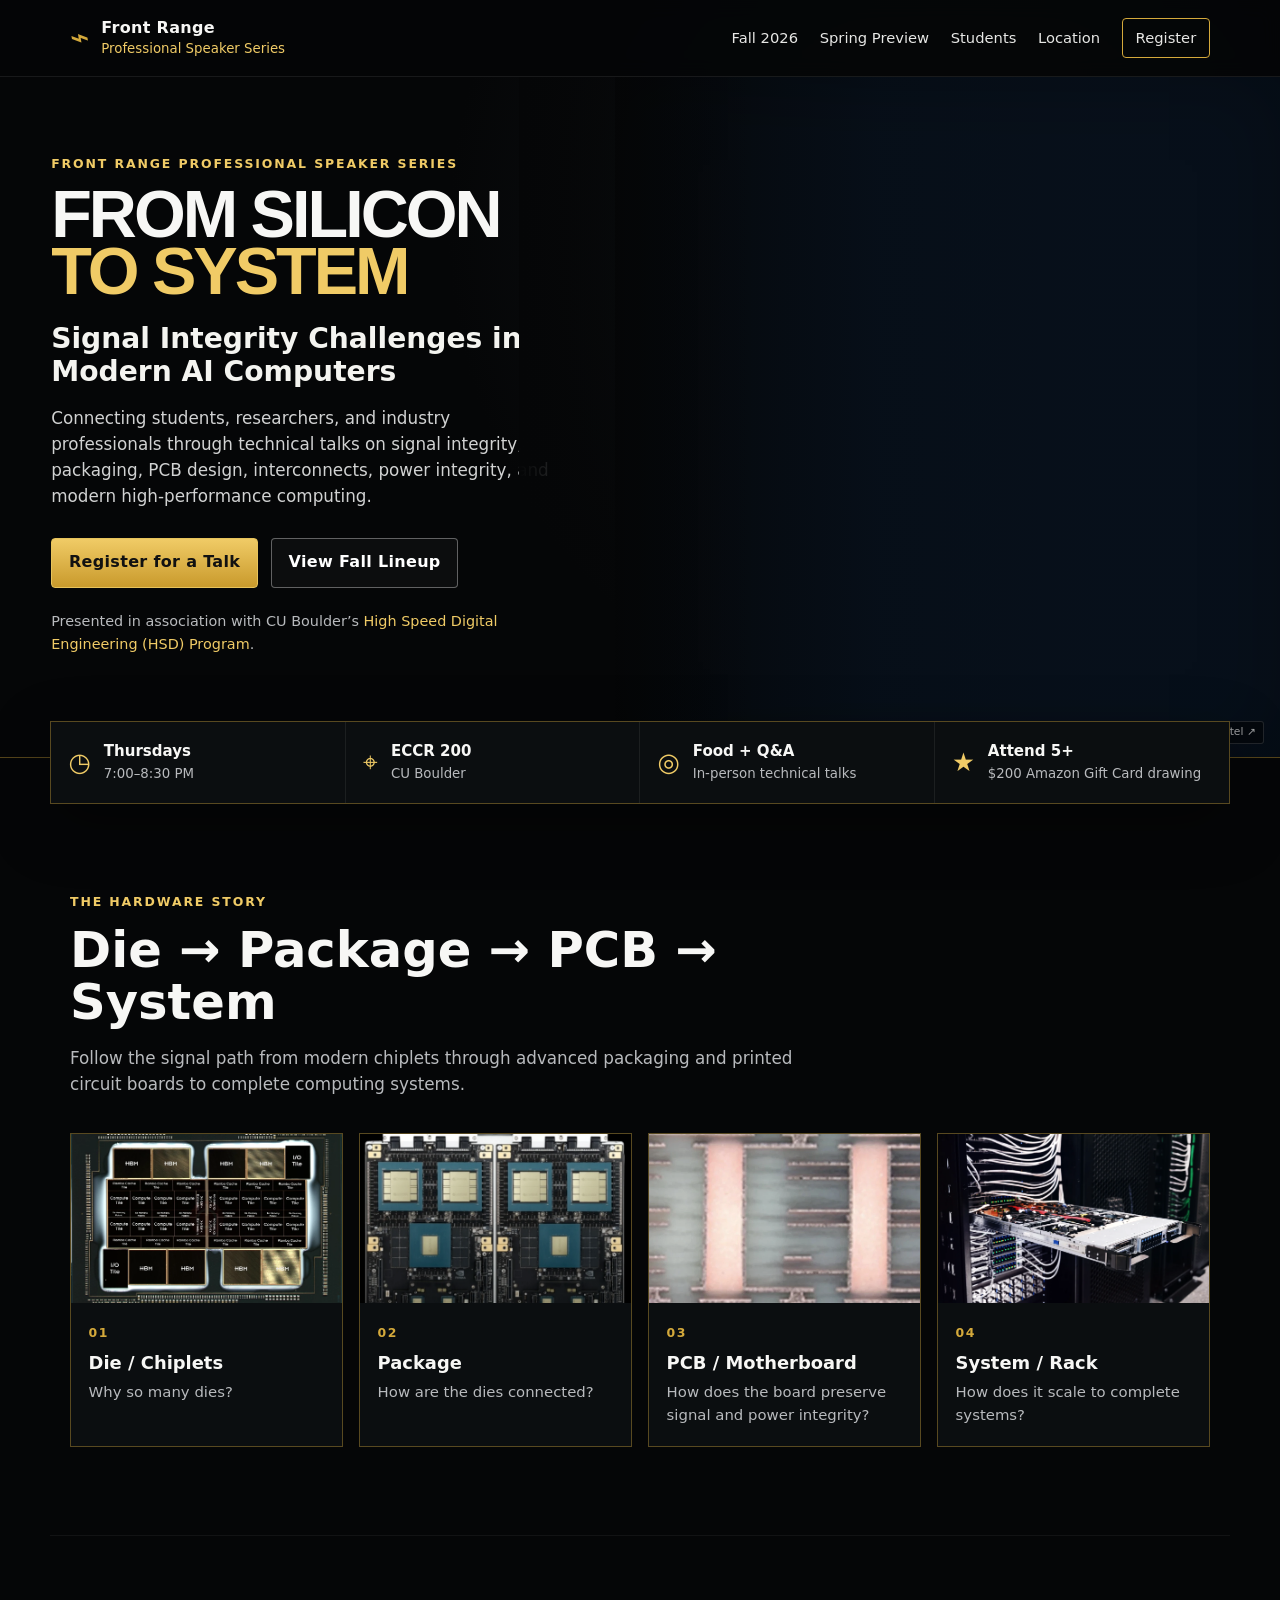
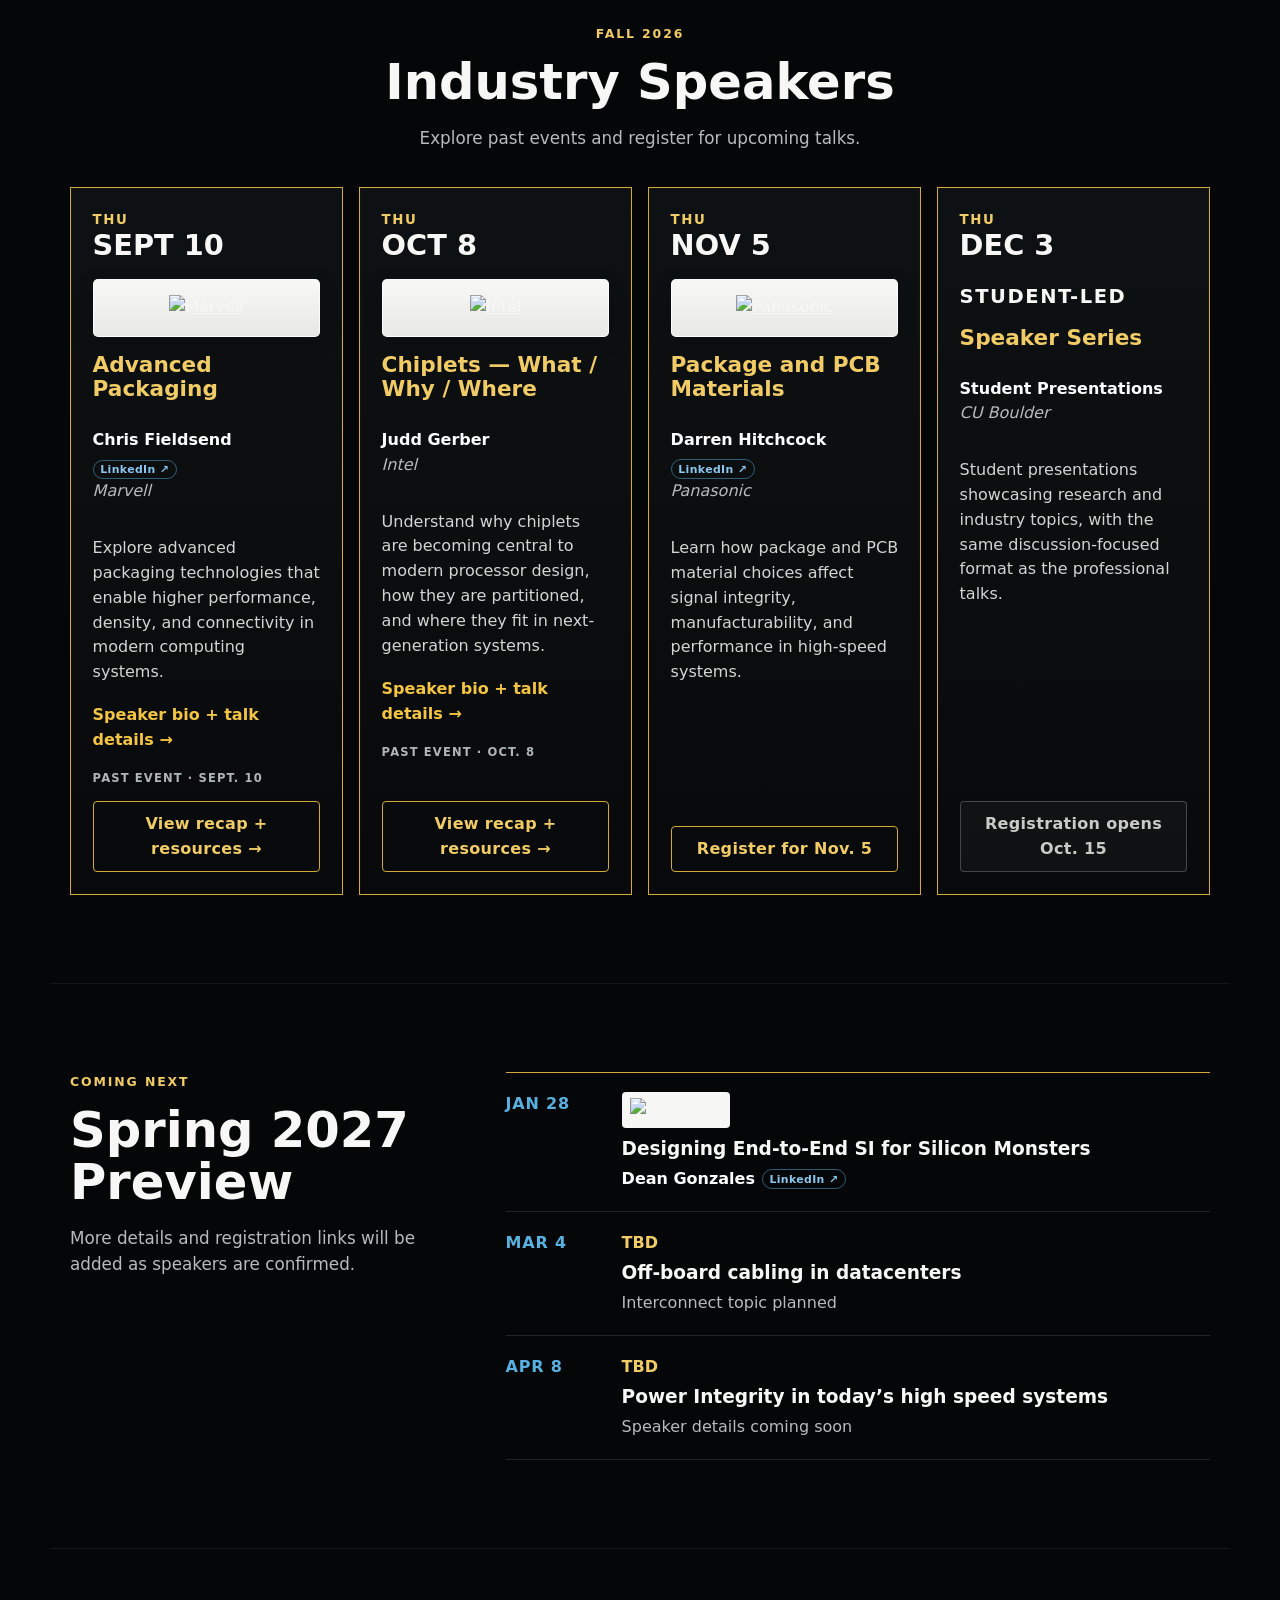
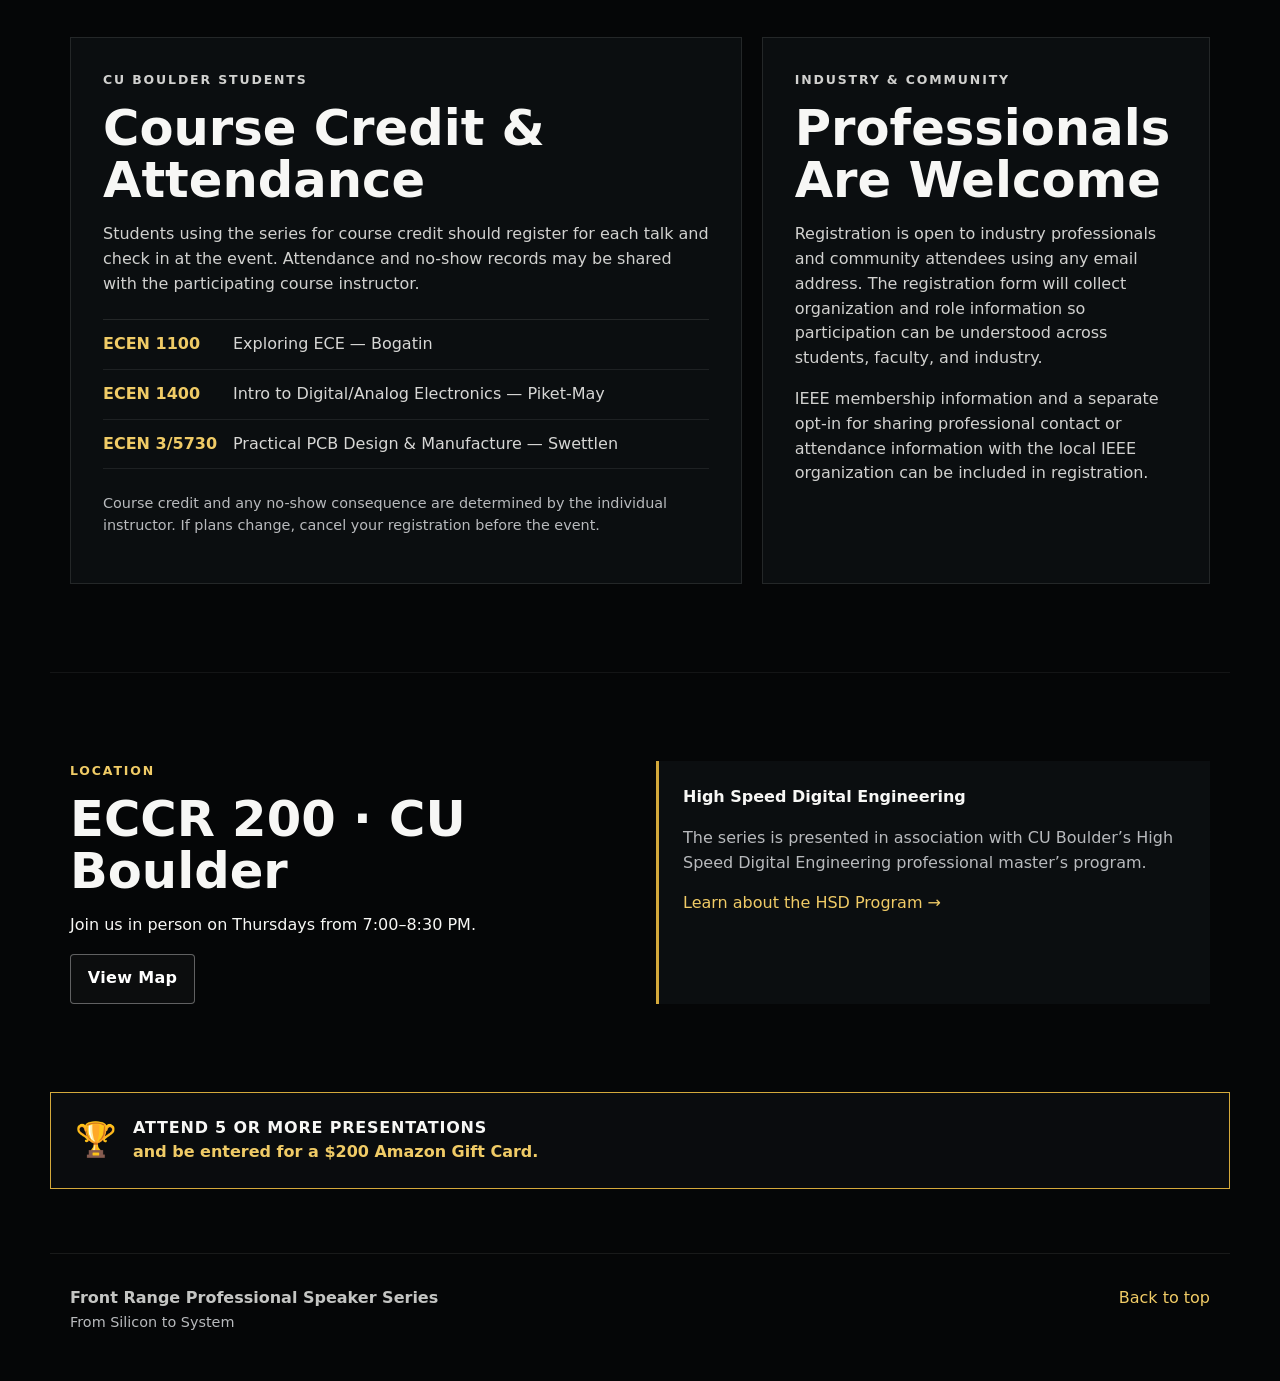
==== index.html @ 31fbf920 "Add files via upload" ====
<!doctype html>
<html lang="en">
<head>
  <meta charset="utf-8" />
  <meta name="viewport" content="width=device-width, initial-scale=1" />
  <meta name="description" content="Front Range Professional Speaker Series — Signal Integrity Challenges in Modern AI Computers." />
  <title>Front Range Professional Speaker Series</title>
  <link rel="stylesheet" href="styles.css" />
  <style>
    /* Keep completed-event cards visually aligned even when talk titles wrap differently. */
    @media (min-width: 621px) {
      .speaker-card.archive-card h3 { min-height: 3.05rem; }
    }
    .card-detail-link { margin:.15rem 0 .85rem; }
    .card-detail-link a { color:#f4c542; font-weight:700; text-decoration:none; }
    .card-detail-link a:hover { text-decoration:underline; }
  </style>
</head>
<body>
  <header class="site-header" id="top">
    <div class="nav-shell">
      <a class="brand" href="#top" aria-label="Front Range Professional Speaker Series home">
        <span class="brand-mark" aria-hidden="true">⌁</span>
        <span><strong>Front Range</strong><small>Professional Speaker Series</small></span>
      </a>
      <button class="menu-toggle" aria-expanded="false" aria-controls="site-nav">Menu</button>
      <nav id="site-nav" class="site-nav" aria-label="Primary navigation">
        <a href="#fall">Fall 2026</a>
        <a href="#spring">Spring Preview</a>
        <a href="#students">Students</a>
        <a href="#location">Location</a>
        <a class="nav-cta" href="#fall">Register</a>
      </nav>
    </div>
  </header>

  <main>
    <section class="hero">
      <div class="hero-copy">
        <p class="eyebrow">Front Range Professional Speaker Series</p>
        <h1>FROM SILICON<br><span>TO SYSTEM</span></h1>
        <h2>Signal Integrity Challenges in Modern AI Computers</h2>
        <p class="lede">Connecting students, researchers, and industry professionals through technical talks on signal integrity, packaging, PCB design, interconnects, power integrity, and modern high-performance computing.</p>
        <div class="hero-actions">
          <a class="button button-primary" href="#fall">Register for a Talk</a>
          <a class="button button-secondary" href="#fall">View Fall Lineup</a>
        </div>
        <p class="association">Presented in association with CU Boulder’s <a class="js-hsd-link" href="#">High Speed Digital Engineering (HSD) Program</a>.</p>
      </div>
      <div class="hero-art" role="img" aria-label="Intel Xeon CPU Max Series multi-tile processor package with in-package HBM"><a class="hero-image-credit" href="https://www.intel.com/content/www/us/en/products/details/processors/xeon/max-series.html" target="_blank" rel="noopener noreferrer">Intel Xeon CPU Max Series package image · Intel ↗</a></div>
    </section>

    <section class="quick-facts" aria-label="Series details">
      <div><span class="fact-icon">◷</span><strong>Thursdays</strong><small>7:00–8:30 PM</small></div>
      <div><span class="fact-icon">⌖</span><strong>ECCR 200</strong><small>CU Boulder</small></div>
      <div><span class="fact-icon">◎</span><strong>Food + Q&amp;A</strong><small>In-person technical talks</small></div>
      <div><span class="fact-icon">★</span><strong>Attend 5+</strong><small>$200 Amazon Gift Card drawing</small></div>
    </section>

    <section class="section story" id="story">
      <div class="section-heading">
        <p class="eyebrow">The hardware story</p>
        <h2>Die → Package → PCB → System</h2>
        <p>Follow the signal path from modern chiplets through advanced packaging and printed circuit boards to complete computing systems.</p>
      </div>
      <div class="flow-grid">
        <article class="flow-card">
          <img src="assets/stage-chip-v2.webp" alt="Intel Ponte Vecchio multi-tile processor package with HBM and compute tiles" />
          <div><span>01</span><h3>Die / Chiplets</h3><p>Why so many dies?</p></div>
        </article>
        <article class="flow-card">
          <img src="assets/stage-package-v2.webp" alt="NVIDIA NV200 multi-chip compute hardware" />
          <div><span>02</span><h3>Package</h3><p>How are the dies connected?</p></div>
        </article>
        <article class="flow-card">
          <img src="assets/stage-pcb-v2.webp" alt="PCB cross-section showing copper features through the board stackup" />
          <div><span>03</span><h3>PCB / Motherboard</h3><p>How does the board preserve signal and power integrity?</p></div>
        </article>
        <article class="flow-card">
          <img src="assets/stage-rack-v2.webp" alt="Large high-performance computing rack" />
          <div><span>04</span><h3>System / Rack</h3><p>How does it scale to complete systems?</p></div>
        </article>
      </div>
    </section>

    <section class="section speakers" id="fall">
      <div class="section-heading centered">
        <p class="eyebrow">Fall 2026</p>
        <h2>Industry Speakers</h2>
        <p>Explore past events and register for upcoming talks.</p>
      </div>
      <div class="speaker-grid">
        <article class="speaker-card archive-card">
          <div class="date"><small>THU</small><strong>SEPT 10</strong></div>
          <a class="company-logo-wrap" href="https://www.marvell.com/" target="_blank" rel="noopener noreferrer" aria-label="Marvell website">
            <img class="company-logo logo-marvell" src="https://upload.wikimedia.org/wikipedia/commons/8/83/Marvell_Logo.svg" alt="Marvell" />
          </a>
          <h3><a href="chris-fieldsend.html" style="color:inherit;text-decoration:none;">Advanced Packaging</a></h3>
          <p class="speaker-name"><a class="speaker-profile" href="https://www.linkedin.com/in/chris-fieldsend-2b78997/" target="_blank" rel="noopener noreferrer">Chris Fieldsend <span class="profile-badge">LinkedIn ↗</span></a><span>Marvell</span></p>
          <p>Explore advanced packaging technologies that enable higher performance, density, and connectivity in modern computing systems.</p>
          <p class="card-detail-link"><a href="chris-fieldsend.html">Speaker bio + talk details →</a></p>
          <p class="event-status">PAST EVENT · SEPT. 10</p>
          <a class="button button-card recap-button" href="chris-fieldsend.html#photos">View recap + resources →</a>
        </article>

        <article class="speaker-card archive-card">
          <div class="date"><small>THU</small><strong>OCT 8</strong></div>
          <a class="company-logo-wrap" href="https://www.intel.com/" target="_blank" rel="noopener noreferrer" aria-label="Intel website">
            <img class="company-logo logo-intel" src="https://upload.wikimedia.org/wikipedia/commons/6/6a/Intel_logo_%282020%2C_dark_blue%29.svg" alt="Intel" />
          </a>
          <h3><a href="judd-gerber.html" style="color:inherit;text-decoration:none;">Chiplets — What / Why / Where</a></h3>
          <p class="speaker-name">Judd Gerber <span>Intel</span></p>
          <p>Understand why chiplets are becoming central to modern processor design, how they are partitioned, and where they fit in next-generation systems.</p>
          <p class="card-detail-link"><a href="judd-gerber.html">Speaker bio + talk details →</a></p>
          <p class="event-status">PAST EVENT · OCT. 8</p>
          <a class="button button-card recap-button" href="judd-gerber.html#photos">View recap + resources →</a>
        </article>

        <article class="speaker-card">
          <div class="date"><small>THU</small><strong>NOV 5</strong></div>
          <a class="company-logo-wrap" href="https://na.industrial.panasonic.com/" target="_blank" rel="noopener noreferrer" aria-label="Panasonic Industry website">
            <img class="company-logo logo-panasonic" src="https://upload.wikimedia.org/wikipedia/commons/9/95/Panasonic_logo.svg" alt="Panasonic" />
          </a>
          <h3>Package and PCB Materials</h3>
          <p class="speaker-name"><a class="speaker-profile" href="https://www.linkedin.com/in/darrenhitchcock/" target="_blank" rel="noopener noreferrer">Darren Hitchcock <span class="profile-badge">LinkedIn ↗</span></a><span>Panasonic</span></p>
          <p>Learn how package and PCB material choices affect signal integrity, manufacturability, and performance in high-speed systems.</p>
          <a class="button button-card js-event-register" data-event="panasonic" href="#fall">Register for Nov. 5</a>
        </article>

        <article class="speaker-card student-card">
          <div class="date"><small>THU</small><strong>DEC 3</strong></div>
          <div class="company">STUDENT-LED</div>
          <h3>Speaker Series</h3>
          <p class="speaker-name">Student Presentations <span>CU Boulder</span></p>
          <p>Student presentations showcasing research and industry topics, with the same discussion-focused format as the professional talks.</p>
          <span class="button button-card registration-pending" aria-label="Student-led event registration opens October 15">Registration opens Oct. 15</span>
        </article>
      </div>
    </section>

    <section class="section spring" id="spring">
      <div class="section-heading">
        <p class="eyebrow">Coming next</p>
        <h2>Spring 2027 Preview</h2>
        <p>More details and registration links will be added as speakers are confirmed.</p>
      </div>
      <div class="spring-list">
        <article class="spring-feature"><time datetime="2027-01-28">JAN 28</time><div>
          <a class="spring-company-logo" href="https://www.amd.com/" target="_blank" rel="noopener noreferrer" aria-label="AMD website"><img src="https://upload.wikimedia.org/wikipedia/commons/7/7c/AMD_Logo.svg" alt="AMD" /></a>
          <h3>Designing End-to-End SI for Silicon Monsters</h3>
          <p><a class="speaker-profile inline-profile" href="https://www.linkedin.com/in/deangonzales/" target="_blank" rel="noopener noreferrer">Dean Gonzales <span class="profile-badge">LinkedIn ↗</span></a></p>
        </div></article>
        <article><time datetime="2027-03-04">MAR 4</time><div><strong>TBD</strong><h3>Off-board cabling in datacenters</h3><p>Interconnect topic planned</p></div></article>
        <article><time datetime="2027-04-08">APR 8</time><div><strong>TBD</strong><h3>Power Integrity in today’s high speed systems</h3><p>Speaker details coming soon</p></div></article>
      </div>
    </section>

    <section class="section audience" id="students">
      <div class="audience-grid">
        <article>
          <p class="eyebrow">CU Boulder students</p>
          <h2>Course Credit &amp; Attendance</h2>
          <p>Students using the series for course credit should register for each talk and check in at the event. Attendance and no-show records may be shared with the participating course instructor.</p>
          <ul class="course-list">
            <li><strong>ECEN 1100</strong><span>Exploring ECE — Bogatin</span></li>
            <li><strong>ECEN 1400</strong><span>Intro to Digital/Analog Electronics — Piket-May</span></li>
            <li><strong>ECEN 3/5730</strong><span>Practical PCB Design &amp; Manufacture — Swettlen</span></li>
          </ul>
          <p class="fine-print">Course credit and any no-show consequence are determined by the individual instructor. If plans change, cancel your registration before the event.</p>
        </article>
        <article>
          <p class="eyebrow">Industry &amp; community</p>
          <h2>Professionals Are Welcome</h2>
          <p>Registration is open to industry professionals and community attendees using any email address. The registration form will collect organization and role information so participation can be understood across students, faculty, and industry.</p>
          <p>IEEE membership information and a separate opt-in for sharing professional contact or attendance information with the local IEEE organization can be included in registration.</p>
        </article>
      </div>
    </section>

    <section class="section location" id="location">
      <div>
        <p class="eyebrow">Location</p>
        <h2>ECCR 200 · CU Boulder</h2>
        <p>Join us in person on Thursdays from 7:00–8:30 PM.</p>
        <a class="button button-secondary js-map-link" href="#" target="_blank" rel="noopener">View Map</a>
      </div>
      <div class="location-note">
        <strong>High Speed Digital Engineering</strong>
        <p>The series is presented in association with CU Boulder’s High Speed Digital Engineering professional master’s program.</p>
        <a class="text-link js-hsd-link" href="#" target="_blank" rel="noopener">Learn about the HSD Program →</a>
      </div>
    </section>

    <section class="incentive" aria-label="Attendance incentive">
      <span class="trophy" aria-hidden="true">🏆</span>
      <div><strong>Attend 5 or more presentations</strong><span>and be entered for a $200 Amazon Gift Card.</span></div>
    </section>
  </main>

  <footer>
    <div><strong>Front Range Professional Speaker Series</strong><span>From Silicon to System</span></div>
    <div class="footer-links"><a href="#top">Back to top</a></div>
  </footer>

  <script src="site-config.js"></script>
  <script src="script.js"></script>
</body>
</html>
---- styles.css ----
:root {
  --bg: #050607;
  --panel: #0b0e10;
  --panel-2: #101417;
  --text: #f7f7f5;
  --muted: #b8babd;
  --gold: #d4a93b;
  --gold-2: #f0cb66;
  --line: rgba(212, 169, 59, 0.38);
  --blue: #4ea6d8;
  --max: 1180px;
}
* { box-sizing: border-box; }
html { scroll-behavior: smooth; }
body {
  margin: 0;
  background: radial-gradient(circle at 75% 5%, #13181c 0, var(--bg) 32rem), var(--bg);
  color: var(--text);
  font-family: Inter, ui-sans-serif, system-ui, -apple-system, BlinkMacSystemFont, "Segoe UI", sans-serif;
  line-height: 1.55;
}
a { color: inherit; }
img { width: 100%; display: block; }
.site-header {
  position: sticky; top: 0; z-index: 50;
  background: rgba(5,6,7,.92); backdrop-filter: blur(10px);
  border-bottom: 1px solid rgba(255,255,255,.08);
}
.nav-shell { max-width: var(--max); margin: auto; padding: .82rem 1.25rem; display:flex; align-items:center; justify-content:space-between; gap:1.2rem; }
.brand { display:flex; align-items:center; gap:.75rem; text-decoration:none; min-width:250px; }
.brand-mark { color:var(--gold); font-size:2rem; transform:rotate(-10deg); }
.brand strong { display:block; font-size:1rem; letter-spacing:.02em; }
.brand small { display:block; color:var(--gold-2); margin-top:-.15rem; }
.site-nav { display:flex; gap:1.35rem; align-items:center; }
.site-nav a { color:#e7e7e5; text-decoration:none; font-size:.92rem; }
.site-nav a:hover { color:var(--gold-2); }
.nav-cta { border:1px solid var(--gold); padding:.48rem .8rem; border-radius:4px; }
.menu-toggle { display:none; background:none; color:white; border:1px solid #555; border-radius:4px; padding:.45rem .7rem; }
.hero { min-height:680px; display:grid; grid-template-columns:minmax(0, 1fr) minmax(0, 1.08fr); width:100%; max-width:1400px; margin:0 auto; border-bottom:1px solid var(--line); overflow:hidden; }
.hero-copy { padding:clamp(4.5rem,6vw,6.7rem) clamp(2rem,4vw,4.5rem) 4rem; position:relative; z-index:2; }
.hero-copy::after { content:""; position:absolute; inset:0 -9rem 0 auto; width:15rem; background:linear-gradient(90deg,var(--bg),transparent); pointer-events:none; }
.hero-art {
  min-height:680px;
  position:relative;
  background-color:#07101b;
  background-image:
    linear-gradient(90deg,rgba(5,6,7,.96) 0%,rgba(5,6,7,.58) 16%,rgba(5,6,7,.12) 40%,rgba(5,6,7,.03) 72%),
    url('https://intelcorp.scene7.com/is/image/intelcorp/newsroom-intel-xeon-cpu-max-series-processor-glow%3A1080-1080?dpr=off&fmt=png8-alpha&ts=1777585384215');
  background-size:cover;
  background-position:center;
  box-shadow:inset 0 0 80px rgba(0,0,0,.28);
}
.hero-image-credit {
  position:absolute;
  right:1rem;
  bottom:.8rem;
  color:rgba(255,255,255,.62);
  background:rgba(5,6,7,.58);
  border:1px solid rgba(255,255,255,.12);
  border-radius:3px;
  padding:.25rem .45rem;
  font-size:.67rem;
  line-height:1.2;
  text-decoration:none;
  backdrop-filter:blur(4px);
}
.hero-image-credit:hover { color:var(--gold-2); border-color:var(--line); }
.eyebrow { color:var(--gold-2); text-transform:uppercase; letter-spacing:.15em; font-weight:800; font-size:.78rem; margin:0 0 .8rem; }
.hero h1 { margin:.25rem 0; font-family:"Arial Narrow","Helvetica Neue",Arial,sans-serif; font-stretch:condensed; font-size:clamp(3.8rem,5.2vw,5.8rem); line-height:.86; letter-spacing:-.045em; }
.hero h1 span { color:var(--gold-2); }
.hero h2 { font-size:clamp(1.35rem,2.2vw,2rem); line-height:1.18; max-width:650px; margin:1.35rem 0 1rem; color:#f4f4f0; }
.lede { color:#d1d2d2; max-width:630px; font-size:1.05rem; }
.association { color:var(--muted); font-size:.9rem; margin-top:1.4rem; }
.association a, .text-link { color:var(--gold-2); text-decoration:none; }
.hero-actions { display:flex; flex-wrap:wrap; gap:.8rem; margin-top:1.8rem; }
.button { display:inline-flex; align-items:center; justify-content:center; min-height:44px; padding:.72rem 1.05rem; border-radius:4px; font-weight:800; letter-spacing:.02em; text-decoration:none; transition:.16s ease; }
.button-primary { color:#111; background:linear-gradient(180deg,var(--gold-2),#c99a2c); border:1px solid #e7c35b; }
.button-primary:hover { transform:translateY(-1px); filter:brightness(1.06); }
.button-secondary { color:white; border:1px solid rgba(255,255,255,.35); background:rgba(255,255,255,.03); }
.button-secondary:hover { border-color:var(--gold); color:var(--gold-2); }
.quick-facts { max-width:var(--max); margin:-2.3rem auto 0; position:relative; z-index:5; display:grid; grid-template-columns:repeat(4,1fr); background:#0b0e10; border:1px solid var(--line); box-shadow:0 20px 60px rgba(0,0,0,.35); }
.quick-facts > div { padding:1.15rem 1.1rem; display:grid; grid-template-columns:auto 1fr; column-gap:.8rem; align-items:center; border-right:1px solid rgba(255,255,255,.07); }
.quick-facts > div:last-child { border-right:0; }
.fact-icon { grid-row:1/3; color:var(--gold-2); font-size:1.6rem; }
.quick-facts strong { font-size:.94rem; }
.quick-facts small { color:var(--muted); }
.section { max-width:var(--max); margin:0 auto; padding:5.5rem 1.25rem; }
.section-heading { max-width:760px; margin-bottom:2.25rem; }
.section-heading.centered { text-align:center; margin-left:auto; margin-right:auto; }
.section-heading h2, .audience h2, .location h2 { font-size:clamp(2rem,4vw,3.1rem); margin:.1rem 0 .6rem; line-height:1.05; }
.section-heading p:not(.eyebrow) { color:var(--muted); font-size:1.05rem; }
.flow-grid { display:grid; grid-template-columns:repeat(4,1fr); gap:1rem; }
.flow-card { background:var(--panel); border:1px solid var(--line); overflow:hidden; }
.flow-card img { aspect-ratio: 16 / 10; object-fit:cover; filter:saturate(.78) contrast(1.05); }
.flow-card div { padding:1.05rem 1.1rem 1.2rem; }
.flow-card span { color:var(--gold); font-weight:800; font-size:.78rem; letter-spacing:.12em; }
.flow-card h3 { margin:.25rem 0 .25rem; font-size:1.12rem; }
.flow-card p { color:var(--muted); margin:0; font-size:.93rem; }
.speakers { border-top:1px solid rgba(255,255,255,.05); }
.speaker-grid { display:grid; grid-template-columns:repeat(4,1fr); gap:1rem; }
.speaker-card { display:flex; flex-direction:column; min-height:470px; padding:1.35rem; border:1px solid var(--gold); background:linear-gradient(180deg,#0e1113,#08090a); box-shadow:inset 0 0 0 1px rgba(255,255,255,.015); }
.date { display:flex; flex-direction:column; margin-bottom:1rem; }
.date small { color:var(--gold-2); font-weight:800; letter-spacing:.12em; }
.date strong { font-size:1.8rem; line-height:1.05; }
.company { font-weight:900; letter-spacing:.08em; font-size:1.22rem; margin:.35rem 0 .7rem; }
.company-logo-wrap { display:flex; align-items:center; justify-content:center; height:58px; margin:.15rem 0 .85rem; padding:.55rem .85rem; border-radius:5px; background:linear-gradient(180deg,#f8f8f6,#e8e9e7); border:1px solid rgba(255,255,255,.75); box-shadow:0 5px 18px rgba(0,0,0,.22); }
.company-logo-wrap:hover { transform:translateY(-1px); box-shadow:0 8px 24px rgba(0,0,0,.3); }
.company-logo { display:block; max-width:100%; max-height:38px; width:auto; height:auto; }
.logo-marvell { max-height:34px; }
.logo-intel { max-height:40px; }
.logo-panasonic { max-height:30px; }
.speaker-profile { color:white; text-decoration:none; display:inline-flex; align-items:center; flex-wrap:wrap; gap:.42rem; }
.speaker-profile:hover { color:var(--gold-2); }
.profile-badge { display:inline-block!important; color:#8ac7ee!important; font-size:.68rem; font-style:normal!important; font-weight:800!important; letter-spacing:.035em; border:1px solid rgba(88,176,224,.5); border-radius:999px; padding:.15rem .42rem; line-height:1.2; }
.inline-profile { font-weight:700; }
.spring-company-logo { display:inline-flex; align-items:center; justify-content:center; width:108px; height:36px; background:#f7f7f5; border-radius:4px; padding:.38rem .55rem; margin-bottom:.25rem; }
.spring-company-logo img { max-width:100%; max-height:24px; display:block; }
.speaker-card h3 { color:var(--gold-2); margin:.15rem 0 .65rem; line-height:1.13; font-size:1.35rem; }
.speaker-card p { color:#d4d4d2; }
.speaker-name { color:white!important; font-weight:700; }
.speaker-name span { display:block; color:var(--muted); font-weight:400; font-style:italic; }
.button-card { margin-top:auto; border:1px solid var(--gold); color:var(--gold-2); padding:.6rem .7rem; }
.button-card:hover { background:rgba(212,169,59,.1); }
.registration-pending {
  color:#c9c9c6;
  border-color:rgba(255,255,255,.22);
  background:rgba(255,255,255,.035);
  cursor:default;
  text-align:center;
  font-weight:700;
}
.registration-pending:hover { background:rgba(255,255,255,.035); }

.event-status {
  margin:.25rem 0 .8rem!important;
  color:#aeb5b8!important;
  font-size:.72rem;
  font-weight:800;
  letter-spacing:.10em;
  text-transform:uppercase;
}
.recap-button { text-align:center; }
.spring { display:grid; grid-template-columns:34% 1fr; gap:3rem; border-top:1px solid rgba(255,255,255,.06); }
.spring-list { border-top:1px solid var(--gold); }
.spring-list article { display:grid; grid-template-columns:100px 1fr; gap:1rem; padding:1.2rem 0; border-bottom:1px solid rgba(255,255,255,.12); }
.spring-list time { color:#58b0e0; font-weight:900; letter-spacing:.05em; }
.spring-list strong { color:var(--gold-2); }
.spring-list h3 { margin:.2rem 0; font-size:1.16rem; }
.spring-list p { color:var(--muted); margin:0; }
.audience { border-top:1px solid rgba(255,255,255,.06); }
.audience-grid { display:grid; grid-template-columns:1.2fr .8fr; gap:1.2rem; }
.audience article { background:var(--panel); border:1px solid rgba(255,255,255,.1); padding:2rem; }
.audience p { color:#d1d1cf; }
.course-list { list-style:none; padding:0; margin:1.4rem 0; border-top:1px solid rgba(255,255,255,.1); }
.course-list li { display:grid; grid-template-columns:130px 1fr; padding:.75rem 0; border-bottom:1px solid rgba(255,255,255,.08); }
.course-list strong { color:var(--gold-2); }
.course-list span { color:#d7d7d5; }
.fine-print { color:var(--muted)!important; font-size:.9rem; }
.location { display:grid; grid-template-columns:1fr 1fr; gap:2rem; border-top:1px solid rgba(255,255,255,.06); }
.location-note { background:var(--panel); padding:1.5rem; border-left:3px solid var(--gold); }
.location-note p { color:var(--muted); }
.incentive { max-width:var(--max); margin:0 auto 4rem; padding:1.35rem 1.5rem; display:flex; align-items:center; gap:1rem; border:1px solid var(--gold); background:#0a0c0e; }
.trophy { font-size:2.1rem; }
.incentive strong { display:block; text-transform:uppercase; letter-spacing:.05em; }
.incentive span:not(.trophy) { color:var(--gold-2); font-weight:700; }
footer { border-top:1px solid rgba(255,255,255,.08); max-width:var(--max); margin:0 auto; padding:2rem 1.25rem 3rem; display:flex; justify-content:space-between; color:#c4c5c3; }
footer strong, footer span { display:block; }
footer span { color:var(--muted); font-size:.9rem; }
.footer-links a { color:var(--gold-2); text-decoration:none; }
@media (max-width: 980px) {
  .site-nav { position:absolute; left:0; right:0; top:100%; background:#07090a; padding:1rem 1.25rem; display:none; flex-direction:column; align-items:flex-start; border-bottom:1px solid #333; }
  .site-nav.open { display:flex; }
  .menu-toggle { display:block; }
  .hero { grid-template-columns:1fr; min-height:auto; }
  .hero-copy { padding:5rem 1.5rem 2.5rem; }
  .hero-copy::after { display:none; }
  .hero-art { min-height:370px; order:-1; background-position:center; }
  .quick-facts { margin:0; grid-template-columns:1fr 1fr; }
  .flow-grid, .speaker-grid { grid-template-columns:1fr 1fr; }
  .spring, .audience-grid, .location { grid-template-columns:1fr; }
}
@media (max-width: 620px) {
  .brand { min-width:0; }
  .brand strong { font-size:.9rem; }
  .brand small { font-size:.73rem; }
  .hero-art { min-height:280px; }
  .hero h1 { font-size:clamp(3rem,15vw,4rem); }
  .quick-facts, .flow-grid, .speaker-grid { grid-template-columns:1fr; }
  .quick-facts > div { border-right:0; border-bottom:1px solid rgba(255,255,255,.07); }
  .section { padding:4rem 1rem; }
  .spring-list article { grid-template-columns:80px 1fr; }
  .course-list li { grid-template-columns:1fr; gap:.15rem; }
  footer { flex-direction:column; gap:1rem; }
}
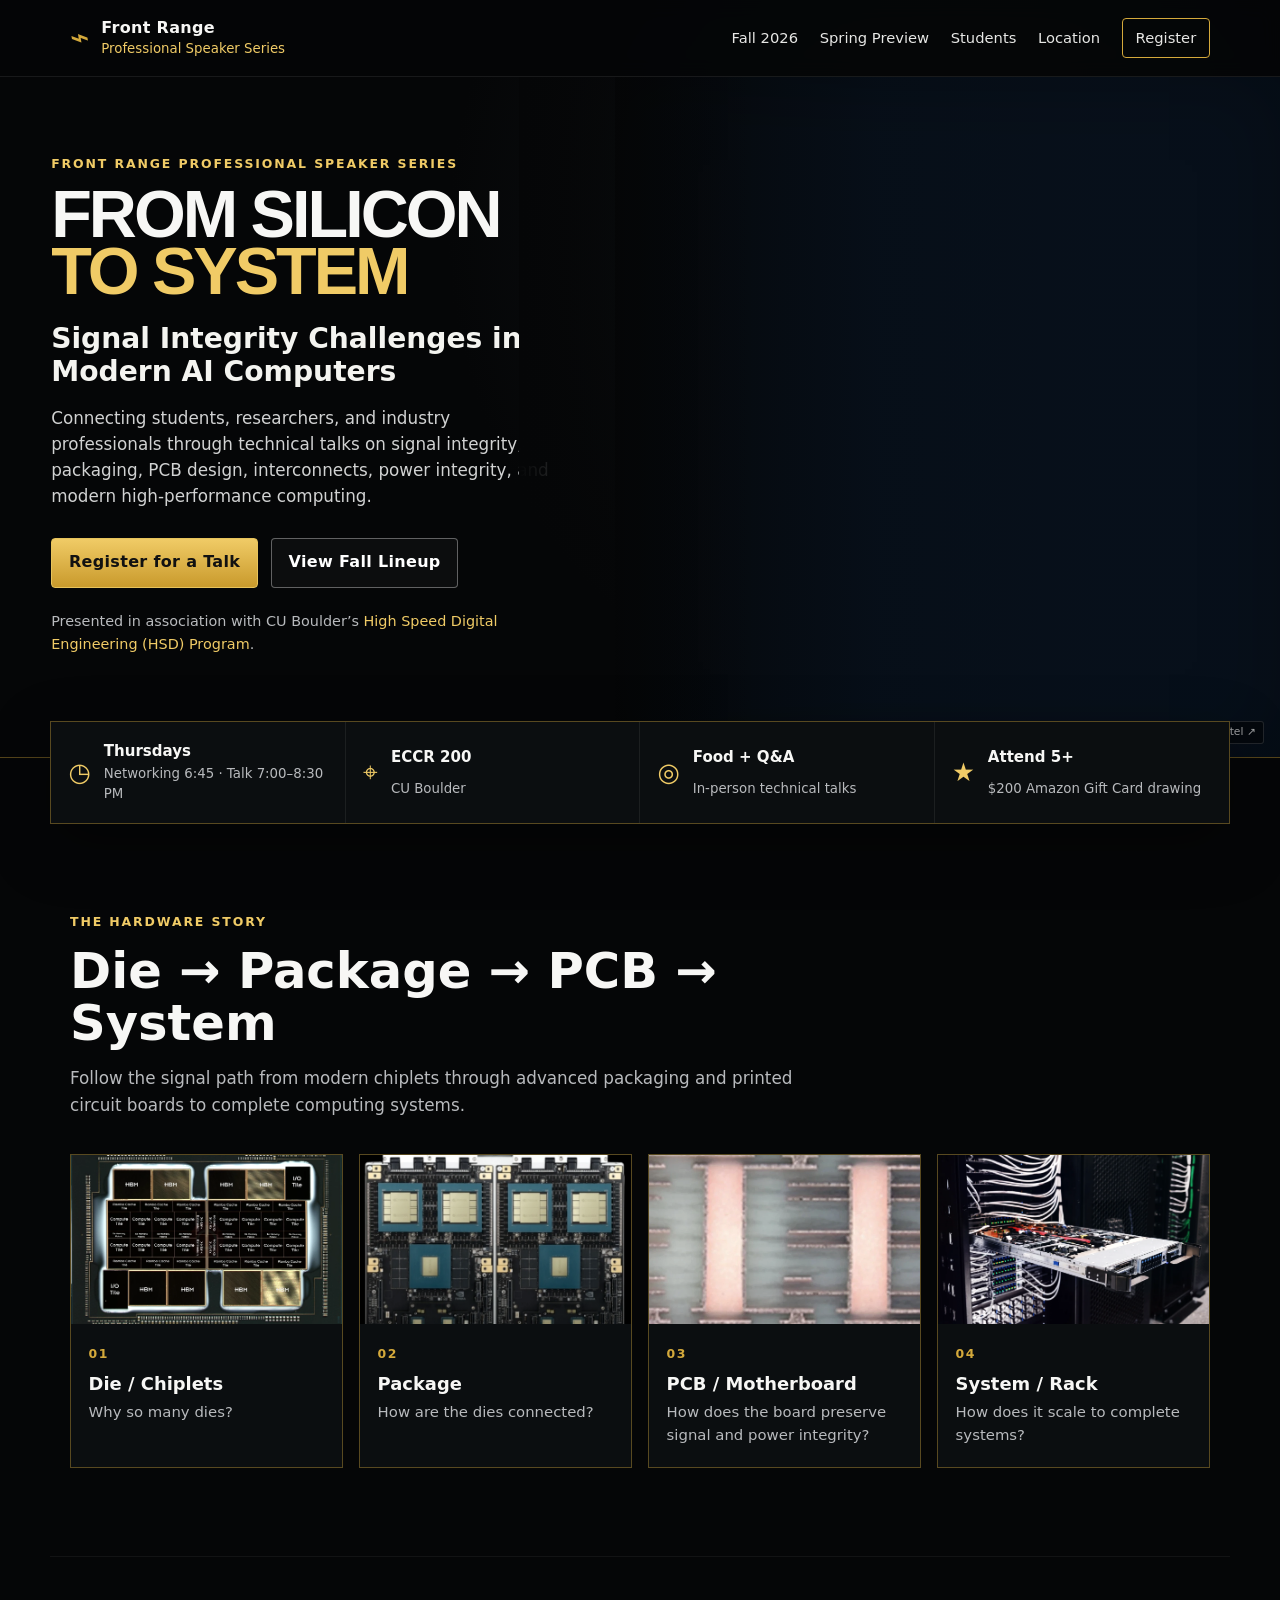
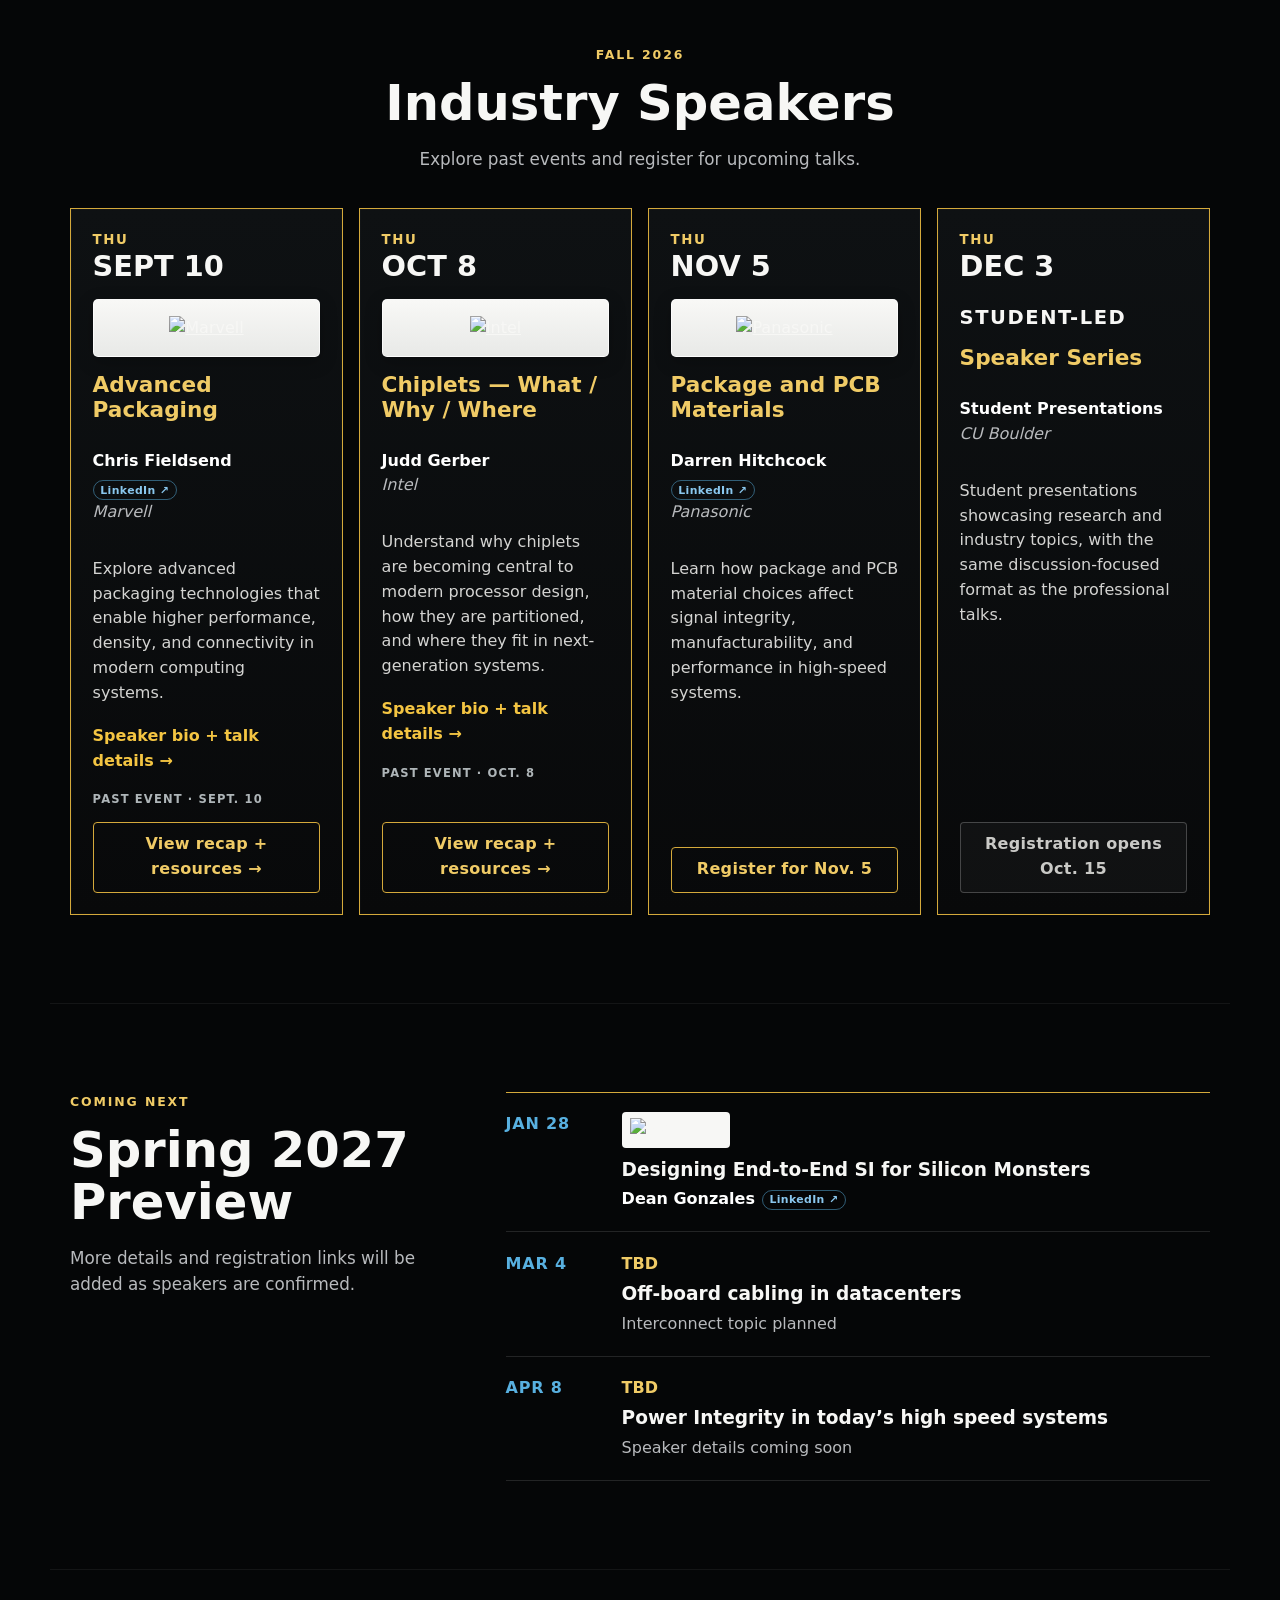
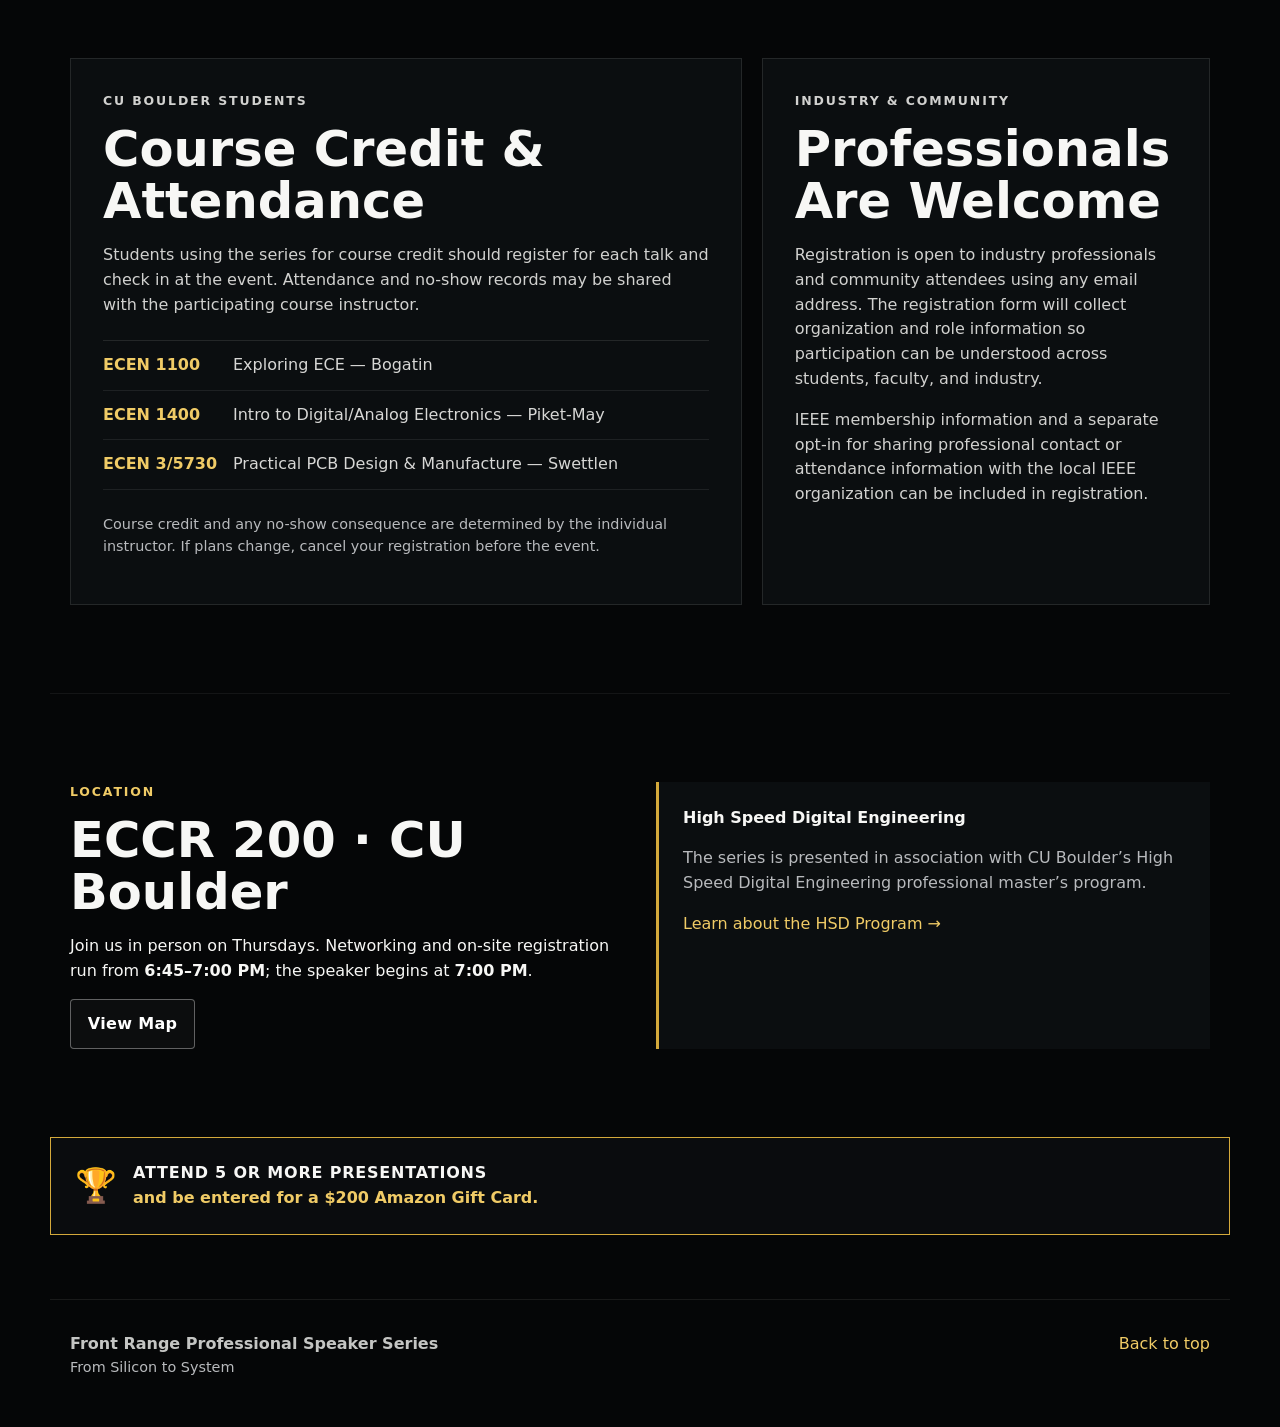
==== commit 9f52ebd4: "Add files via upload" ====
--- a/index.html
+++ b/index.html
@@ -51,7 +51,7 @@
     </section>
 
     <section class="quick-facts" aria-label="Series details">
-      <div><span class="fact-icon">◷</span><strong>Thursdays</strong><small>7:00–8:30 PM</small></div>
+      <div><span class="fact-icon">◷</span><strong>Thursdays</strong><small>Networking 6:45 · Talk 7:00–8:30 PM</small></div>
       <div><span class="fact-icon">⌖</span><strong>ECCR 200</strong><small>CU Boulder</small></div>
       <div><span class="fact-icon">◎</span><strong>Food + Q&amp;A</strong><small>In-person technical talks</small></div>
       <div><span class="fact-icon">★</span><strong>Attend 5+</strong><small>$200 Amazon Gift Card drawing</small></div>
@@ -181,7 +181,7 @@
       <div>
         <p class="eyebrow">Location</p>
         <h2>ECCR 200 · CU Boulder</h2>
-        <p>Join us in person on Thursdays from 7:00–8:30 PM.</p>
+        <p>Join us in person on Thursdays. Networking and on-site registration run from <strong>6:45–7:00 PM</strong>; the speaker begins at <strong>7:00 PM</strong>.</p>
         <a class="button button-secondary js-map-link" href="#" target="_blank" rel="noopener">View Map</a>
       </div>
       <div class="location-note">
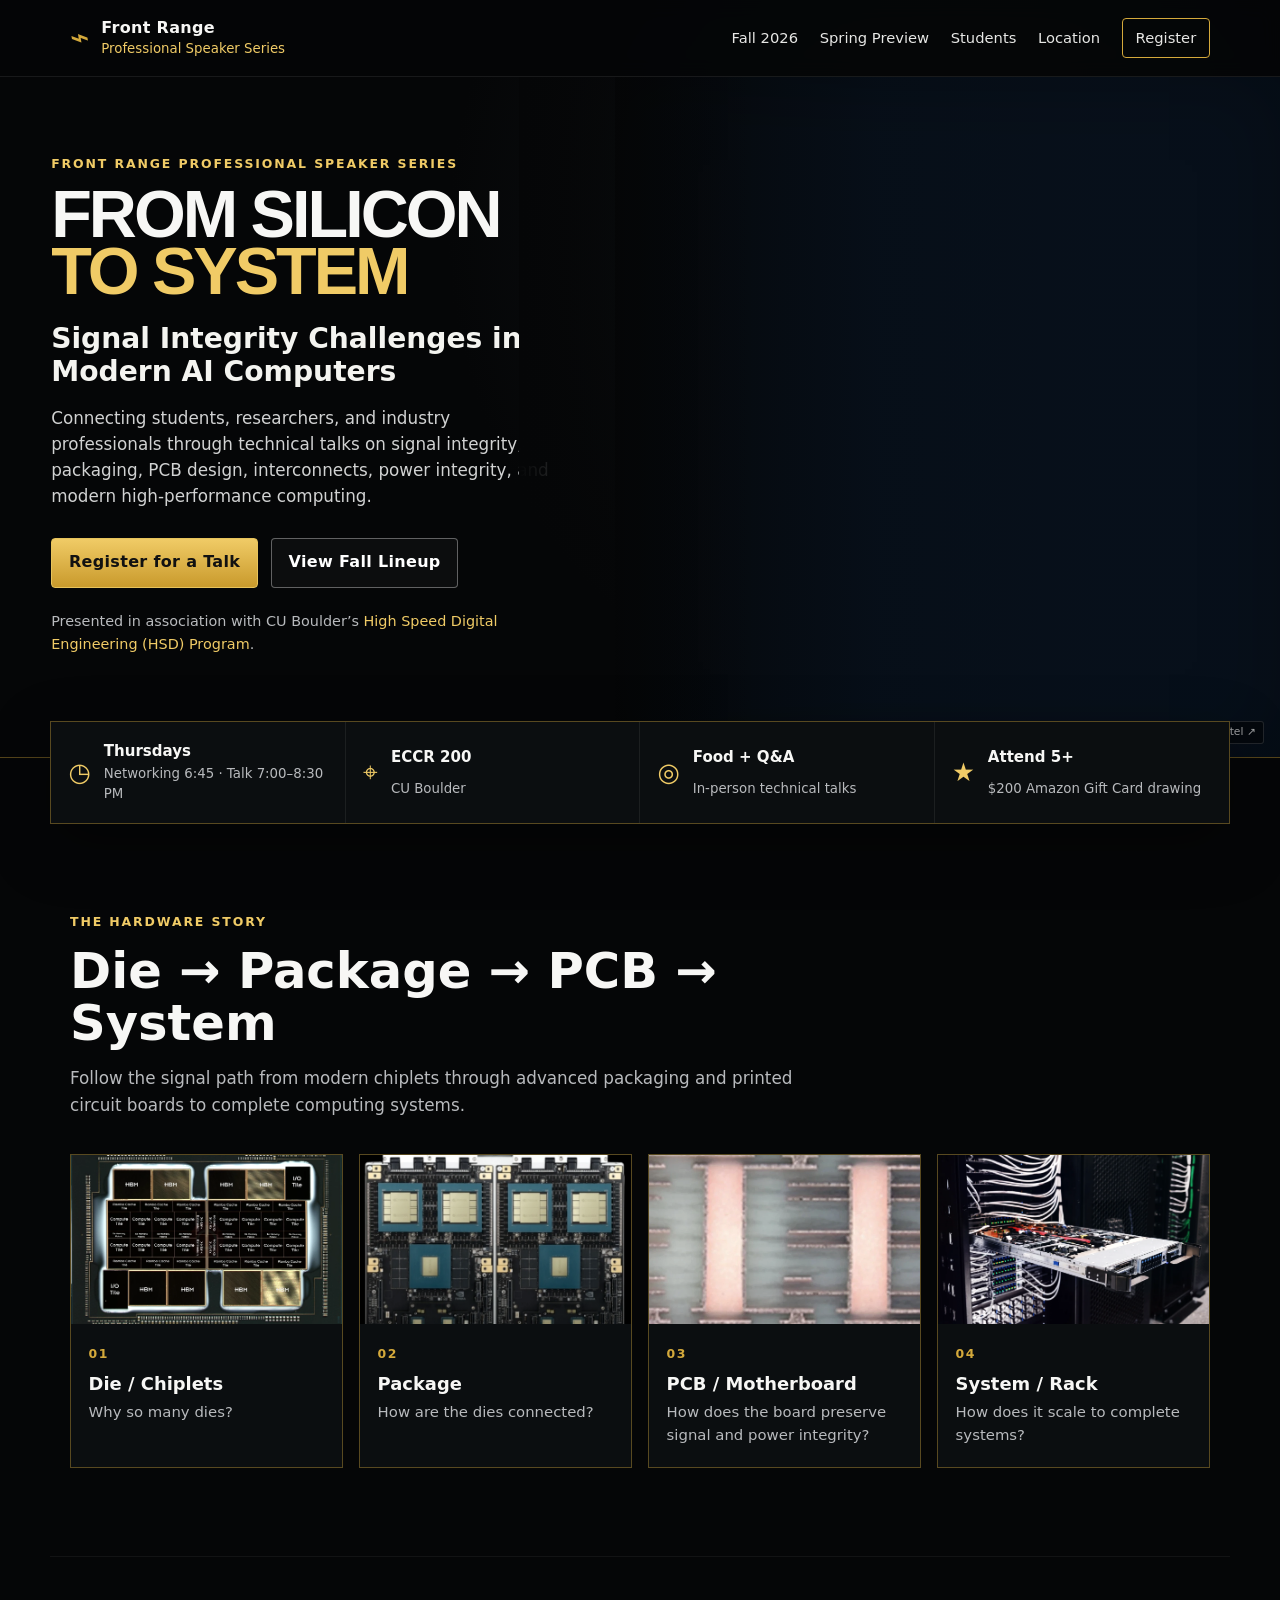
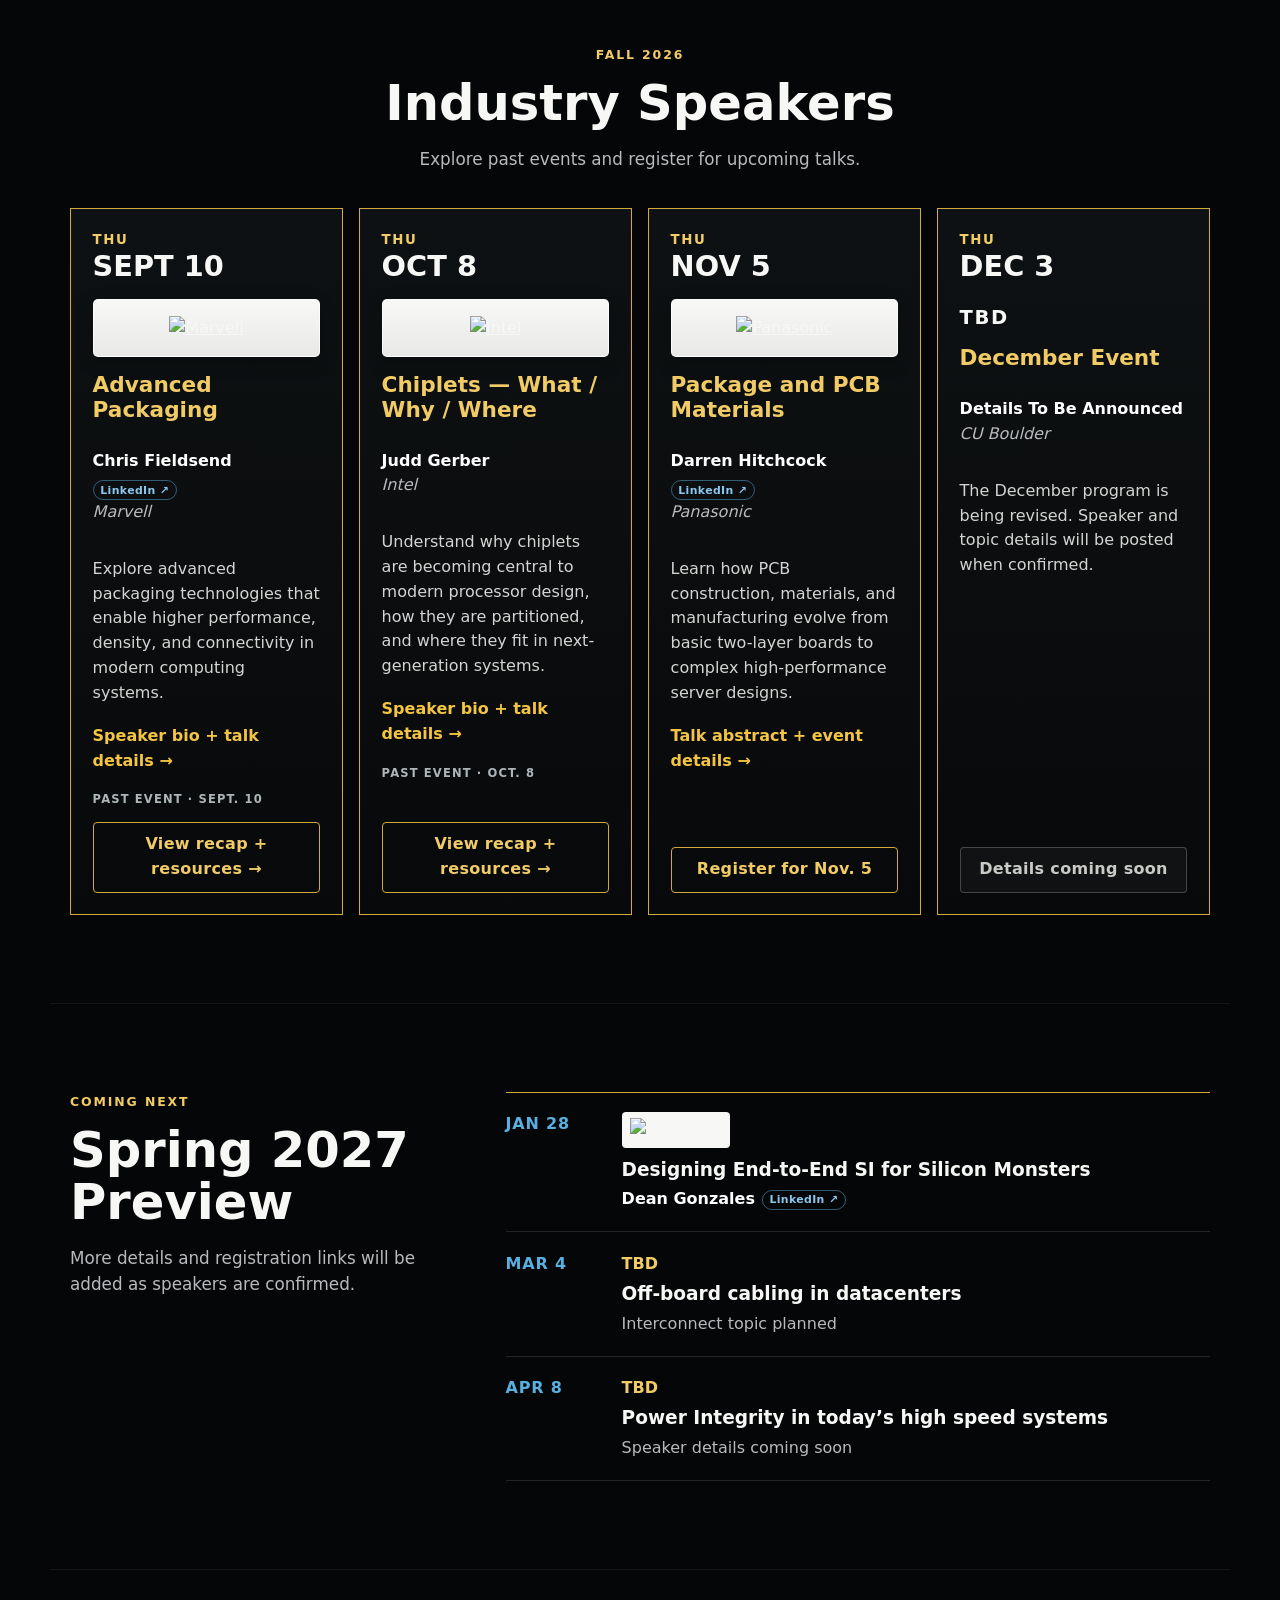
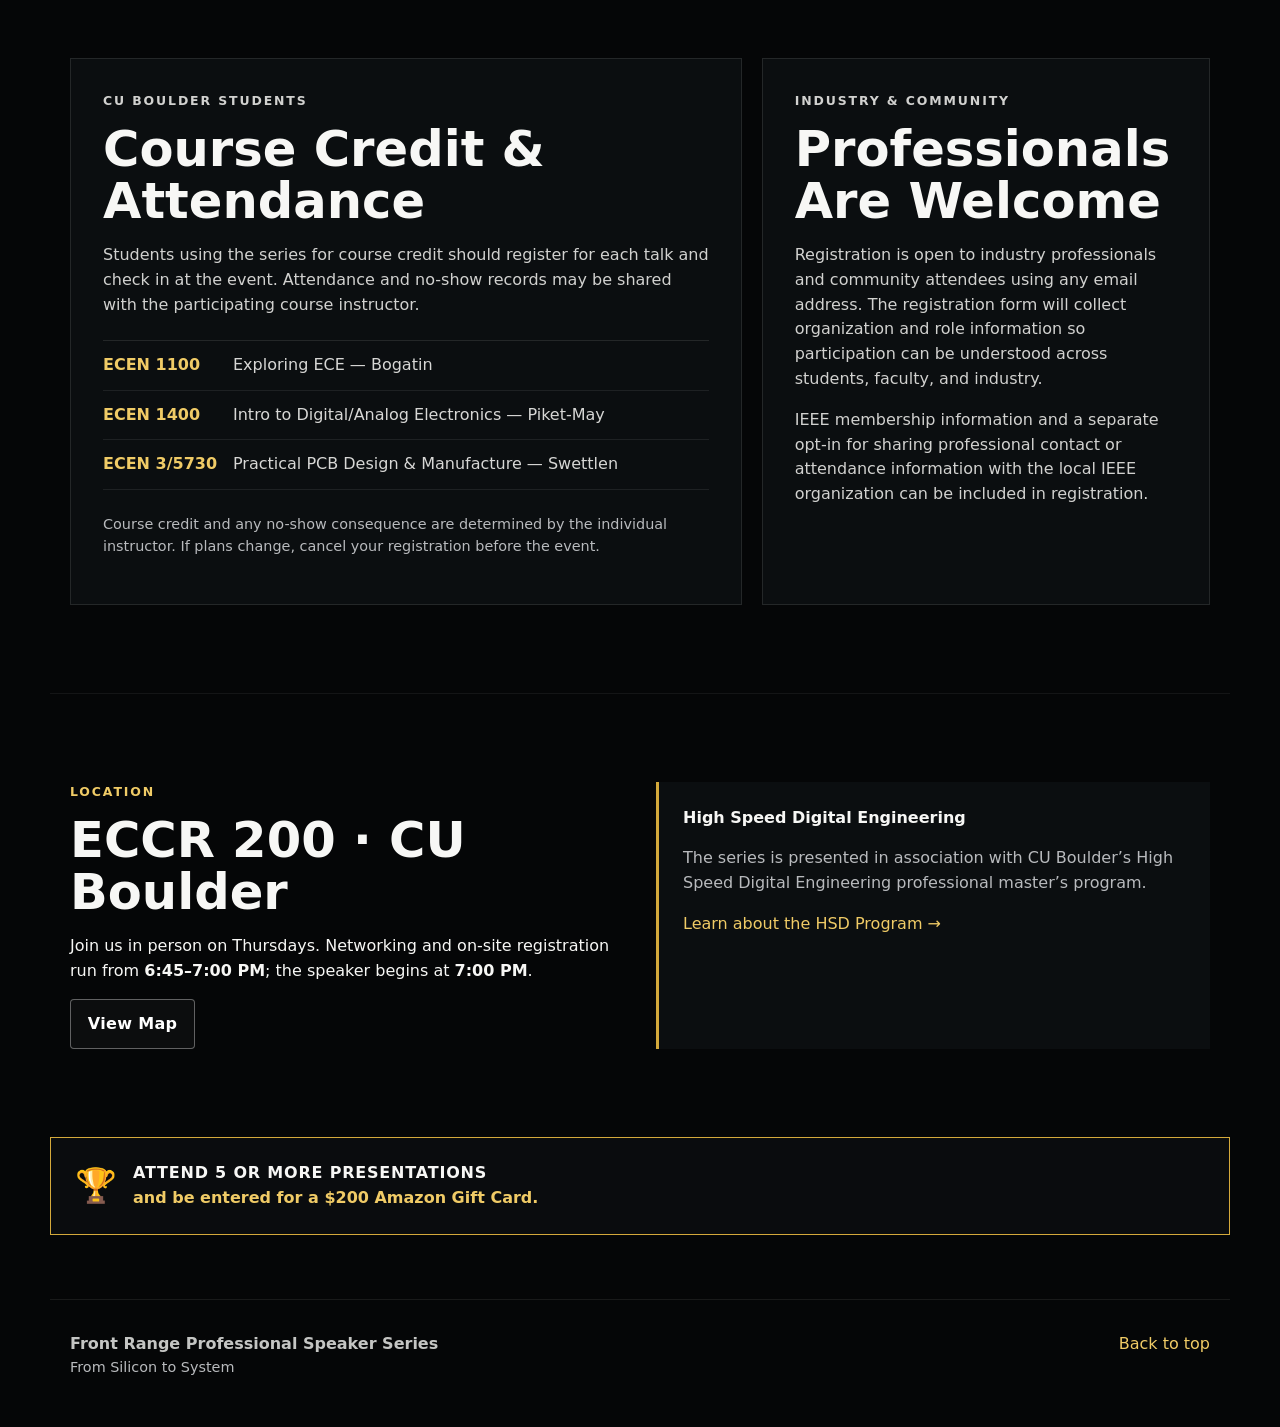
==== commit c4dee095: "Add files via upload" ====
--- a/index.html
+++ b/index.html
@@ -121,19 +121,20 @@
           <a class="company-logo-wrap" href="https://na.industrial.panasonic.com/" target="_blank" rel="noopener noreferrer" aria-label="Panasonic Industry website">
             <img class="company-logo logo-panasonic" src="https://upload.wikimedia.org/wikipedia/commons/9/95/Panasonic_logo.svg" alt="Panasonic" />
           </a>
-          <h3>Package and PCB Materials</h3>
+          <h3><a href="darren-hitchcock.html" style="color:inherit;text-decoration:none;">Package and PCB Materials</a></h3>
           <p class="speaker-name"><a class="speaker-profile" href="https://www.linkedin.com/in/darrenhitchcock/" target="_blank" rel="noopener noreferrer">Darren Hitchcock <span class="profile-badge">LinkedIn ↗</span></a><span>Panasonic</span></p>
-          <p>Learn how package and PCB material choices affect signal integrity, manufacturability, and performance in high-speed systems.</p>
+          <p>Learn how PCB construction, materials, and manufacturing evolve from basic two-layer boards to complex high-performance server designs.</p>
+          <p class="card-detail-link"><a href="darren-hitchcock.html">Talk abstract + event details →</a></p>
           <a class="button button-card js-event-register" data-event="panasonic" href="#fall">Register for Nov. 5</a>
         </article>
 
         <article class="speaker-card student-card">
           <div class="date"><small>THU</small><strong>DEC 3</strong></div>
-          <div class="company">STUDENT-LED</div>
-          <h3>Speaker Series</h3>
-          <p class="speaker-name">Student Presentations <span>CU Boulder</span></p>
-          <p>Student presentations showcasing research and industry topics, with the same discussion-focused format as the professional talks.</p>
-          <span class="button button-card registration-pending" aria-label="Student-led event registration opens October 15">Registration opens Oct. 15</span>
+          <div class="company">TBD</div>
+          <h3>December Event</h3>
+          <p class="speaker-name">Details To Be Announced <span>CU Boulder</span></p>
+          <p>The December program is being revised. Speaker and topic details will be posted when confirmed.</p>
+          <span class="button button-card registration-pending" aria-label="December event details to be announced">Details coming soon</span>
         </article>
       </div>
     </section>
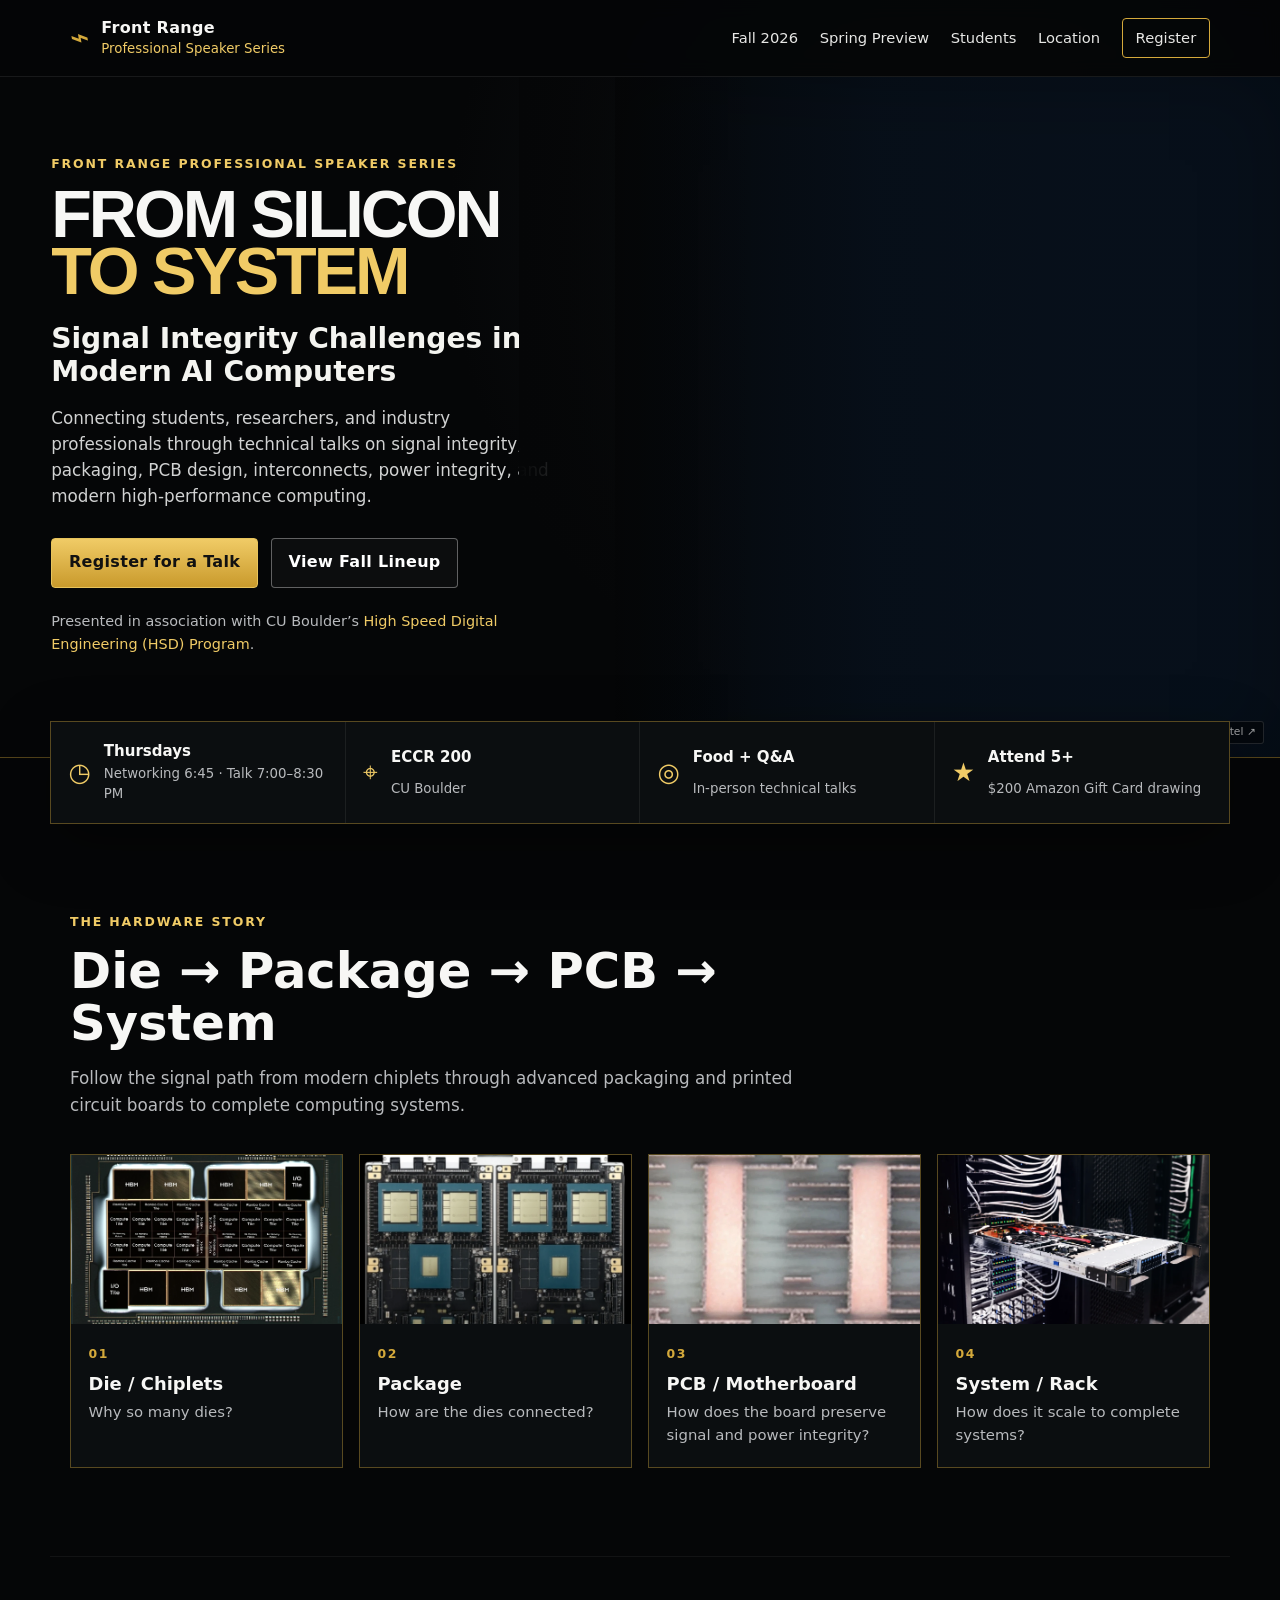
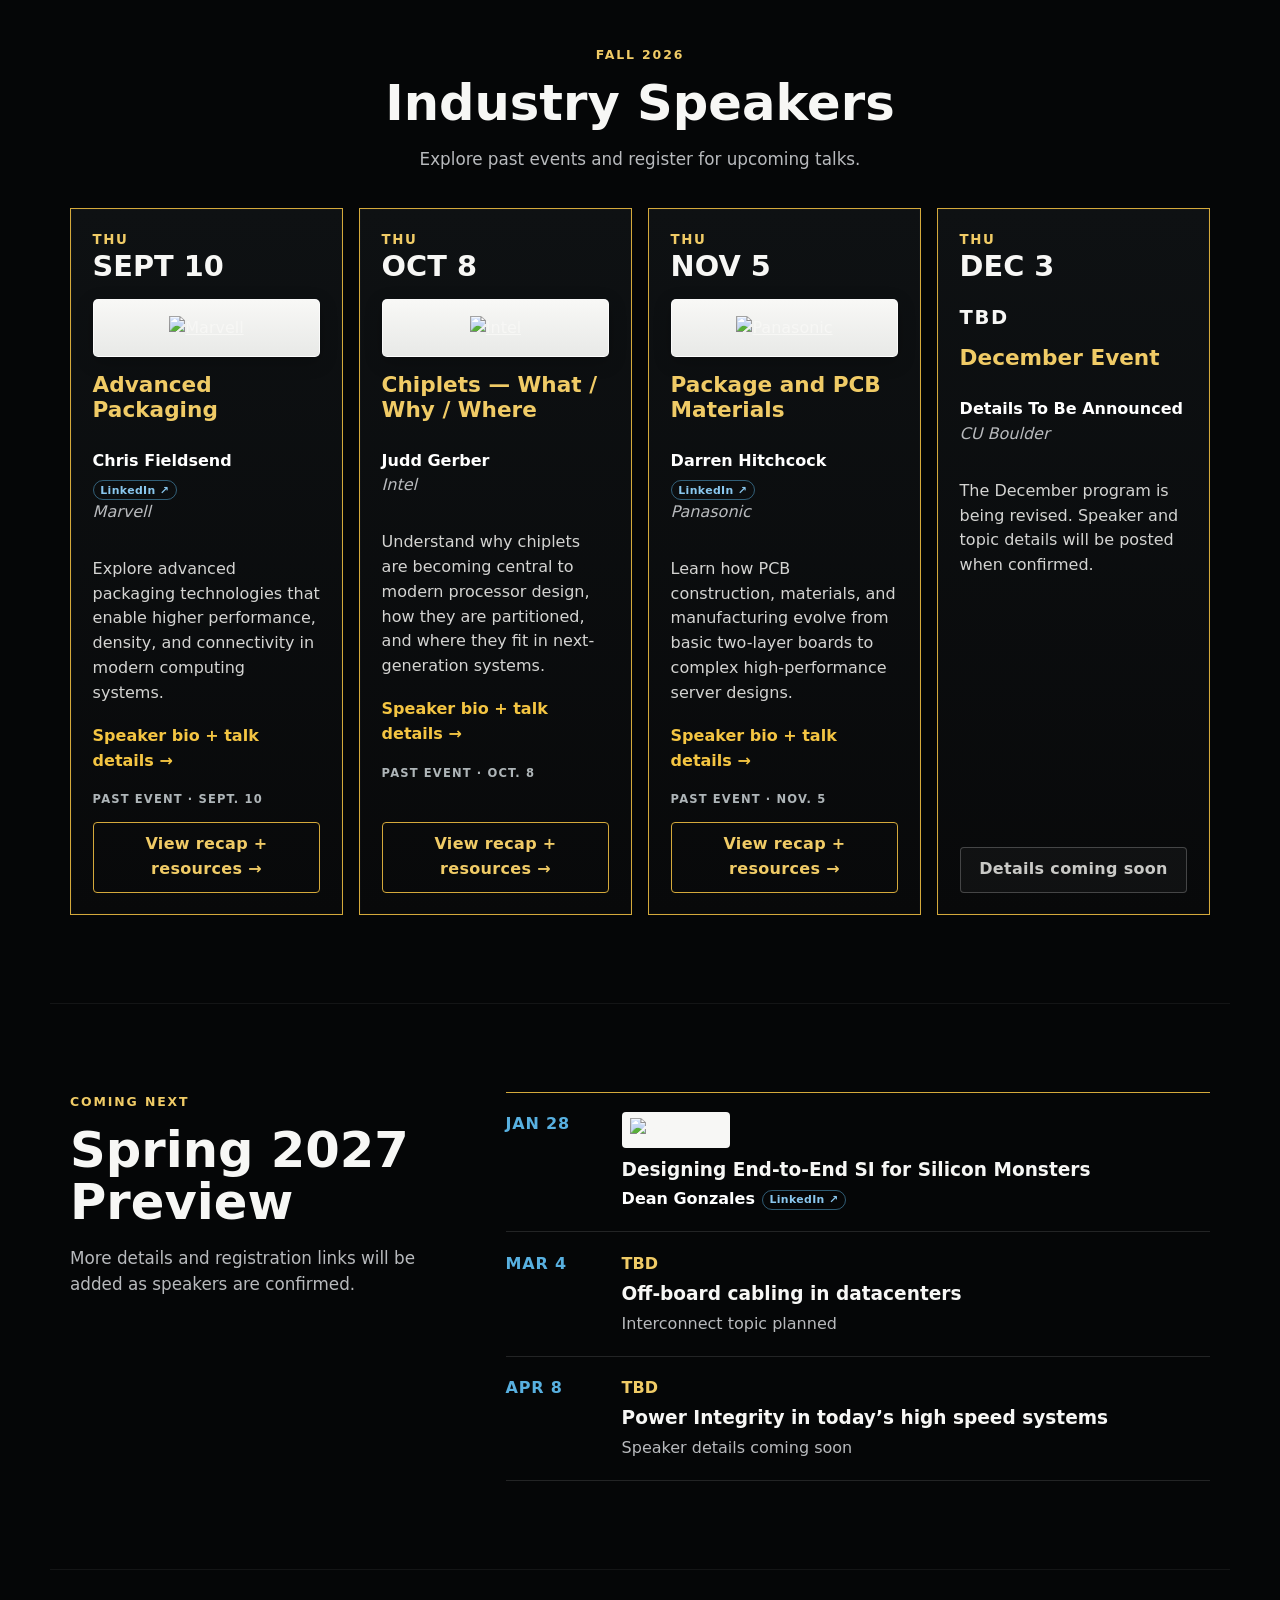
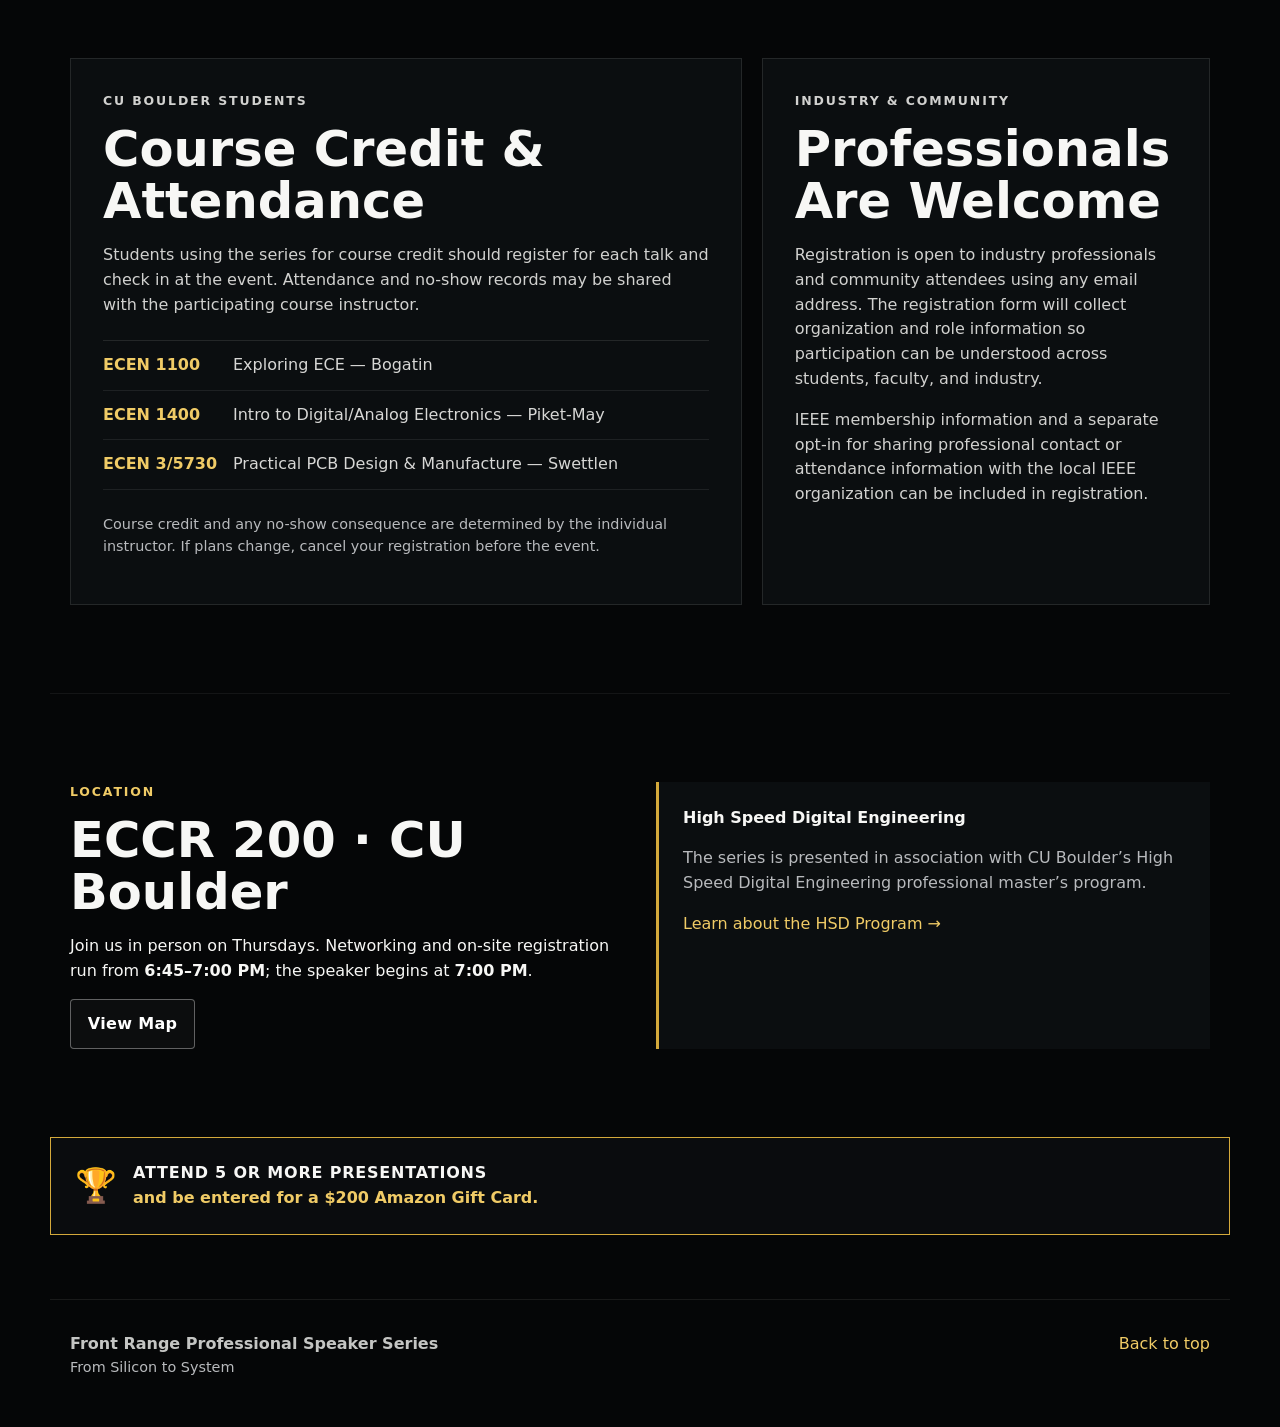
==== commit 3d6a91f5: "Add files via upload" ====
--- a/index.html
+++ b/index.html
@@ -116,7 +116,7 @@
           <a class="button button-card recap-button" href="judd-gerber.html#photos">View recap + resources →</a>
         </article>
 
-        <article class="speaker-card">
+        <article class="speaker-card archive-card">
           <div class="date"><small>THU</small><strong>NOV 5</strong></div>
           <a class="company-logo-wrap" href="https://na.industrial.panasonic.com/" target="_blank" rel="noopener noreferrer" aria-label="Panasonic Industry website">
             <img class="company-logo logo-panasonic" src="https://upload.wikimedia.org/wikipedia/commons/9/95/Panasonic_logo.svg" alt="Panasonic" />
@@ -124,8 +124,9 @@
           <h3><a href="darren-hitchcock.html" style="color:inherit;text-decoration:none;">Package and PCB Materials</a></h3>
           <p class="speaker-name"><a class="speaker-profile" href="https://www.linkedin.com/in/darrenhitchcock/" target="_blank" rel="noopener noreferrer">Darren Hitchcock <span class="profile-badge">LinkedIn ↗</span></a><span>Panasonic</span></p>
           <p>Learn how PCB construction, materials, and manufacturing evolve from basic two-layer boards to complex high-performance server designs.</p>
-          <p class="card-detail-link"><a href="darren-hitchcock.html">Talk abstract + event details →</a></p>
-          <a class="button button-card js-event-register" data-event="panasonic" href="#fall">Register for Nov. 5</a>
+          <p class="card-detail-link"><a href="darren-hitchcock.html">Speaker bio + talk details →</a></p>
+          <p class="event-status">PAST EVENT · NOV. 5</p>
+          <a class="button button-card recap-button" href="darren-hitchcock.html#photos">View recap + resources →</a>
         </article>
 
         <article class="speaker-card student-card">
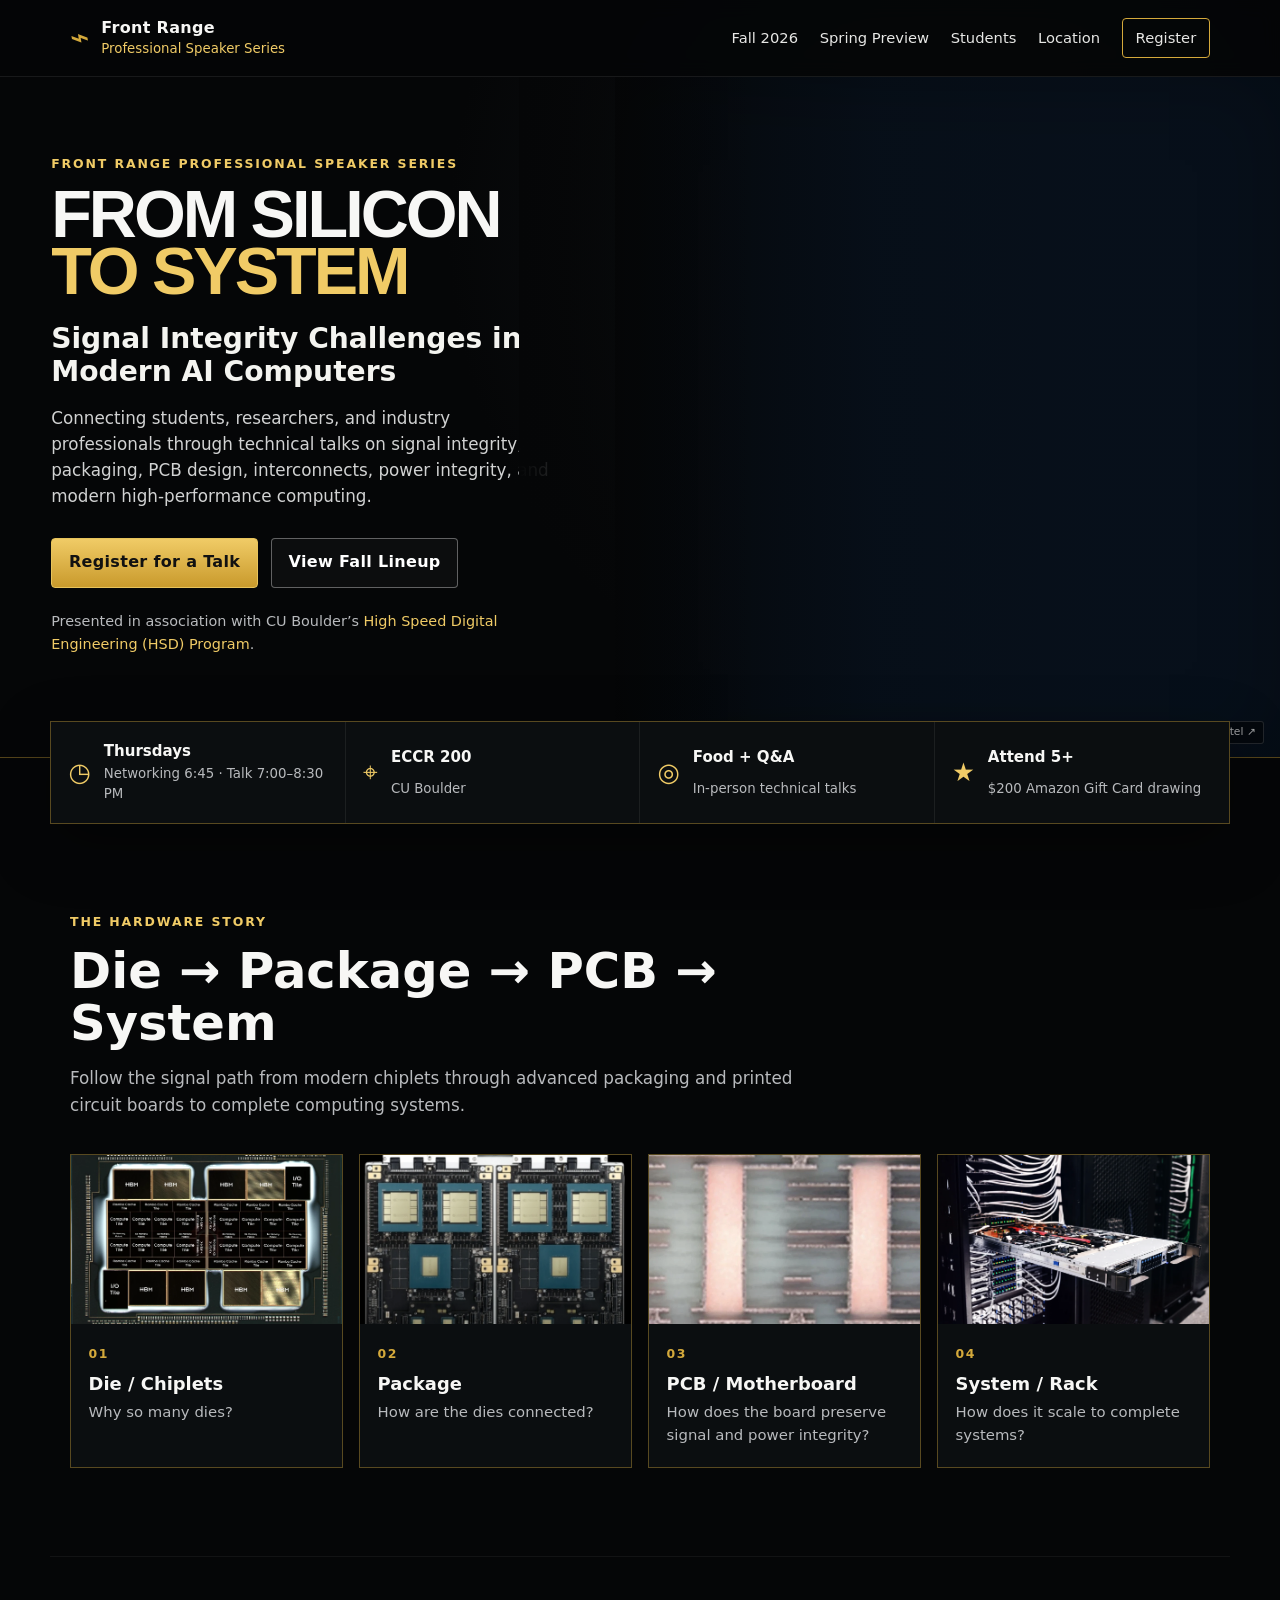
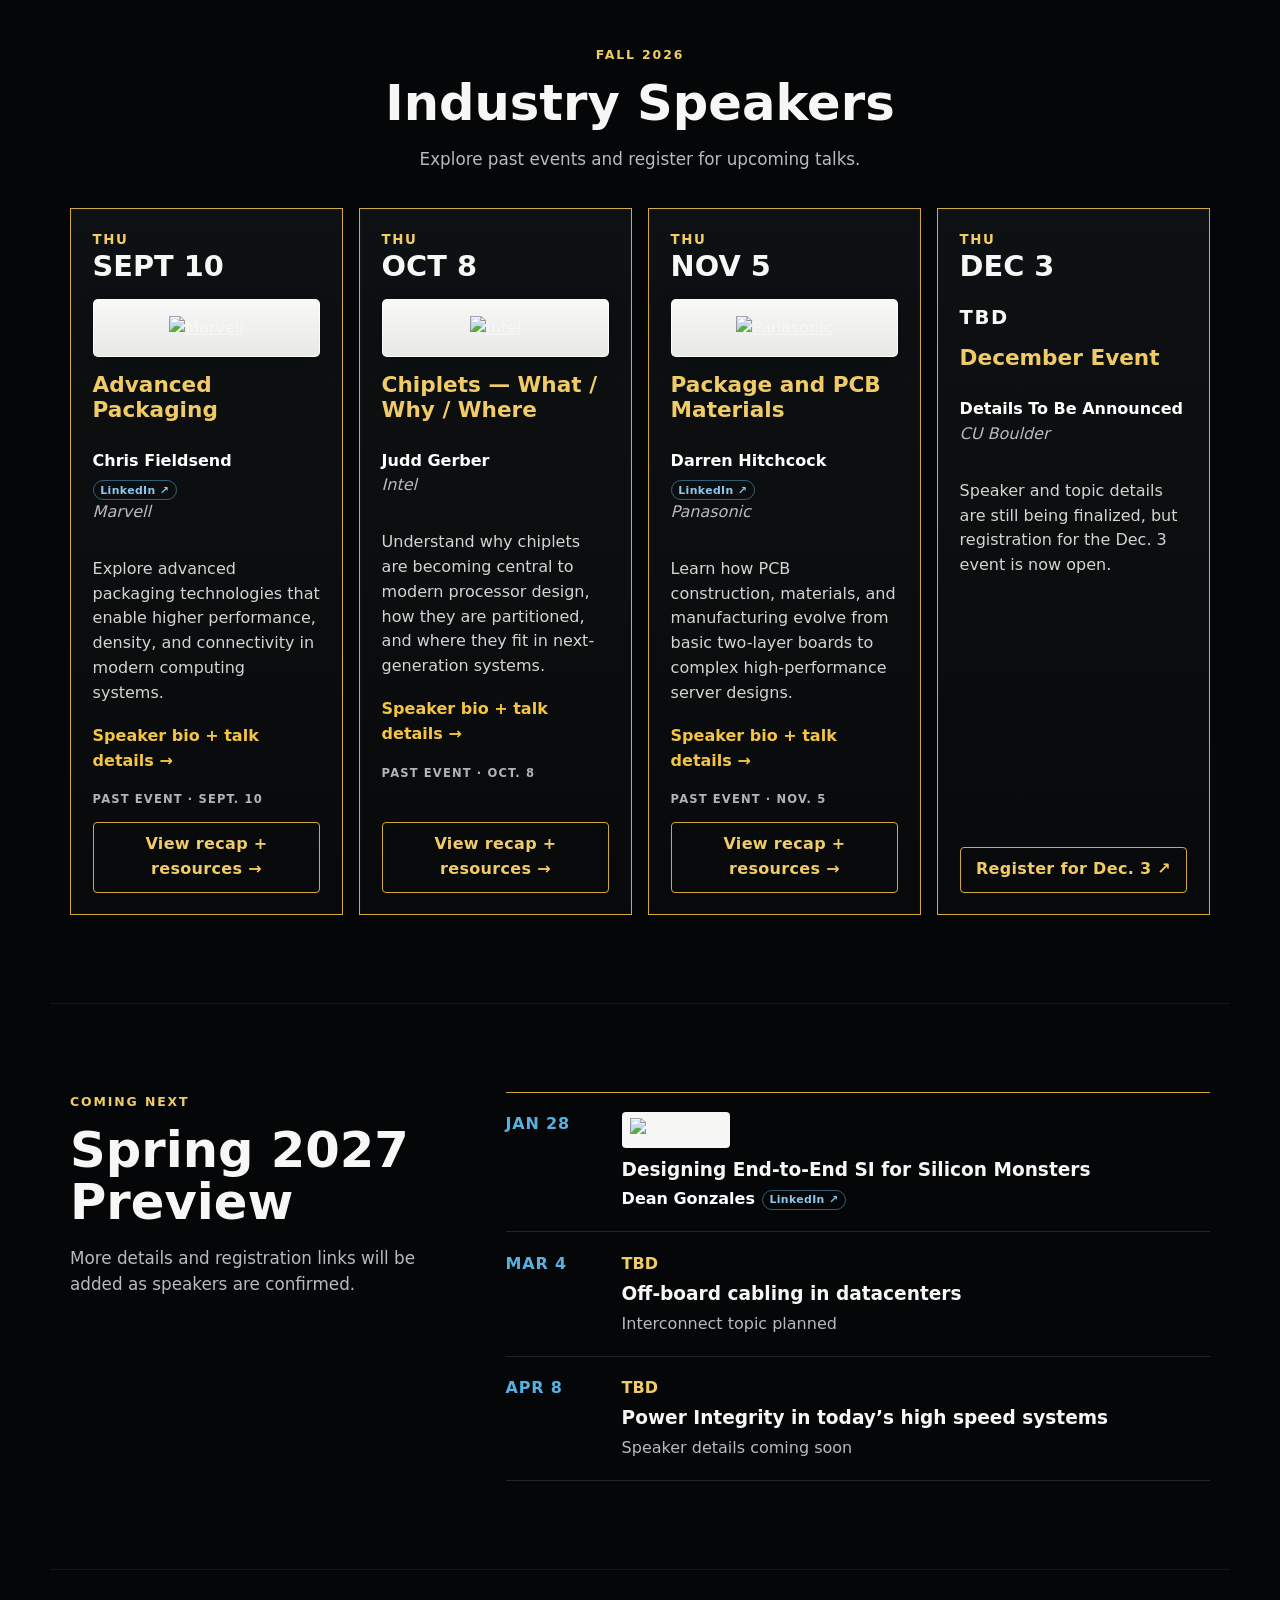
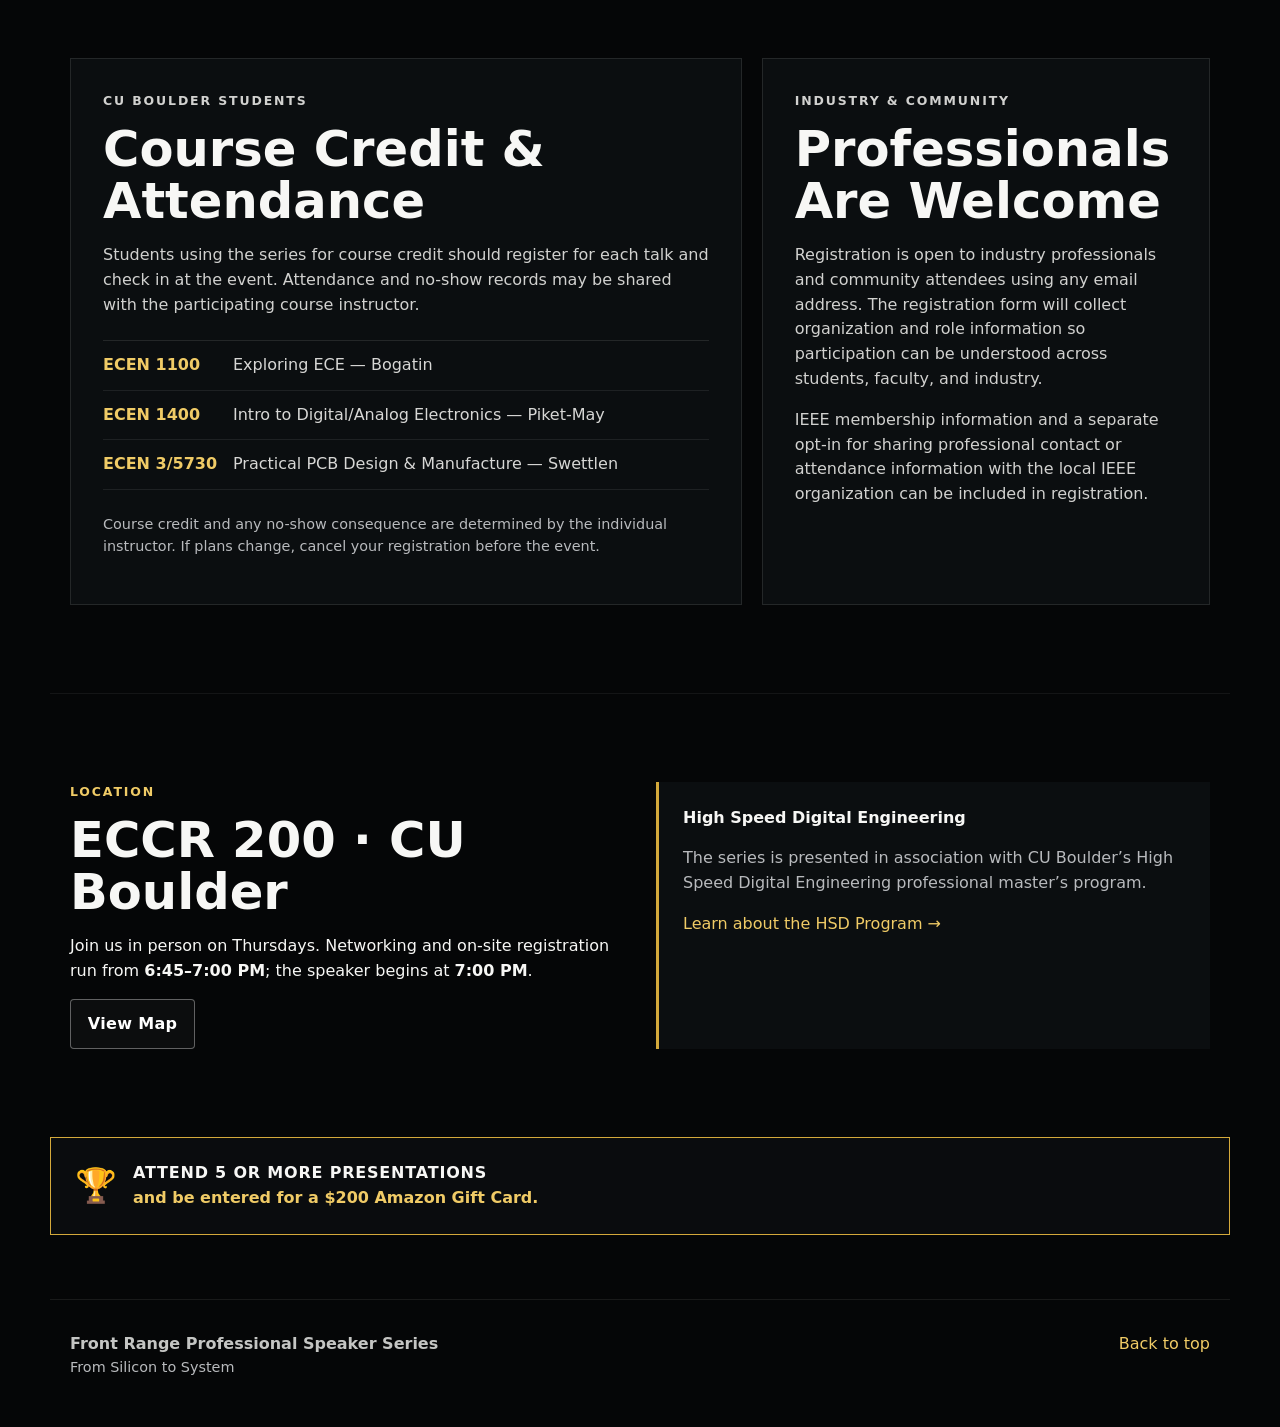
==== commit 5d04aff8: "Add files via upload" ====
--- a/index.html
+++ b/index.html
@@ -134,8 +134,8 @@
           <div class="company">TBD</div>
           <h3>December Event</h3>
           <p class="speaker-name">Details To Be Announced <span>CU Boulder</span></p>
-          <p>The December program is being revised. Speaker and topic details will be posted when confirmed.</p>
-          <span class="button button-card registration-pending" aria-label="December event details to be announced">Details coming soon</span>
+          <p>Speaker and topic details are still being finalized, but registration for the Dec. 3 event is now open.</p>
+          <a class="button button-card js-event-register" data-event="student" href="https://events.vtools.ieee.org/m/595474">Register for Dec. 3 ↗</a>
         </article>
       </div>
     </section>
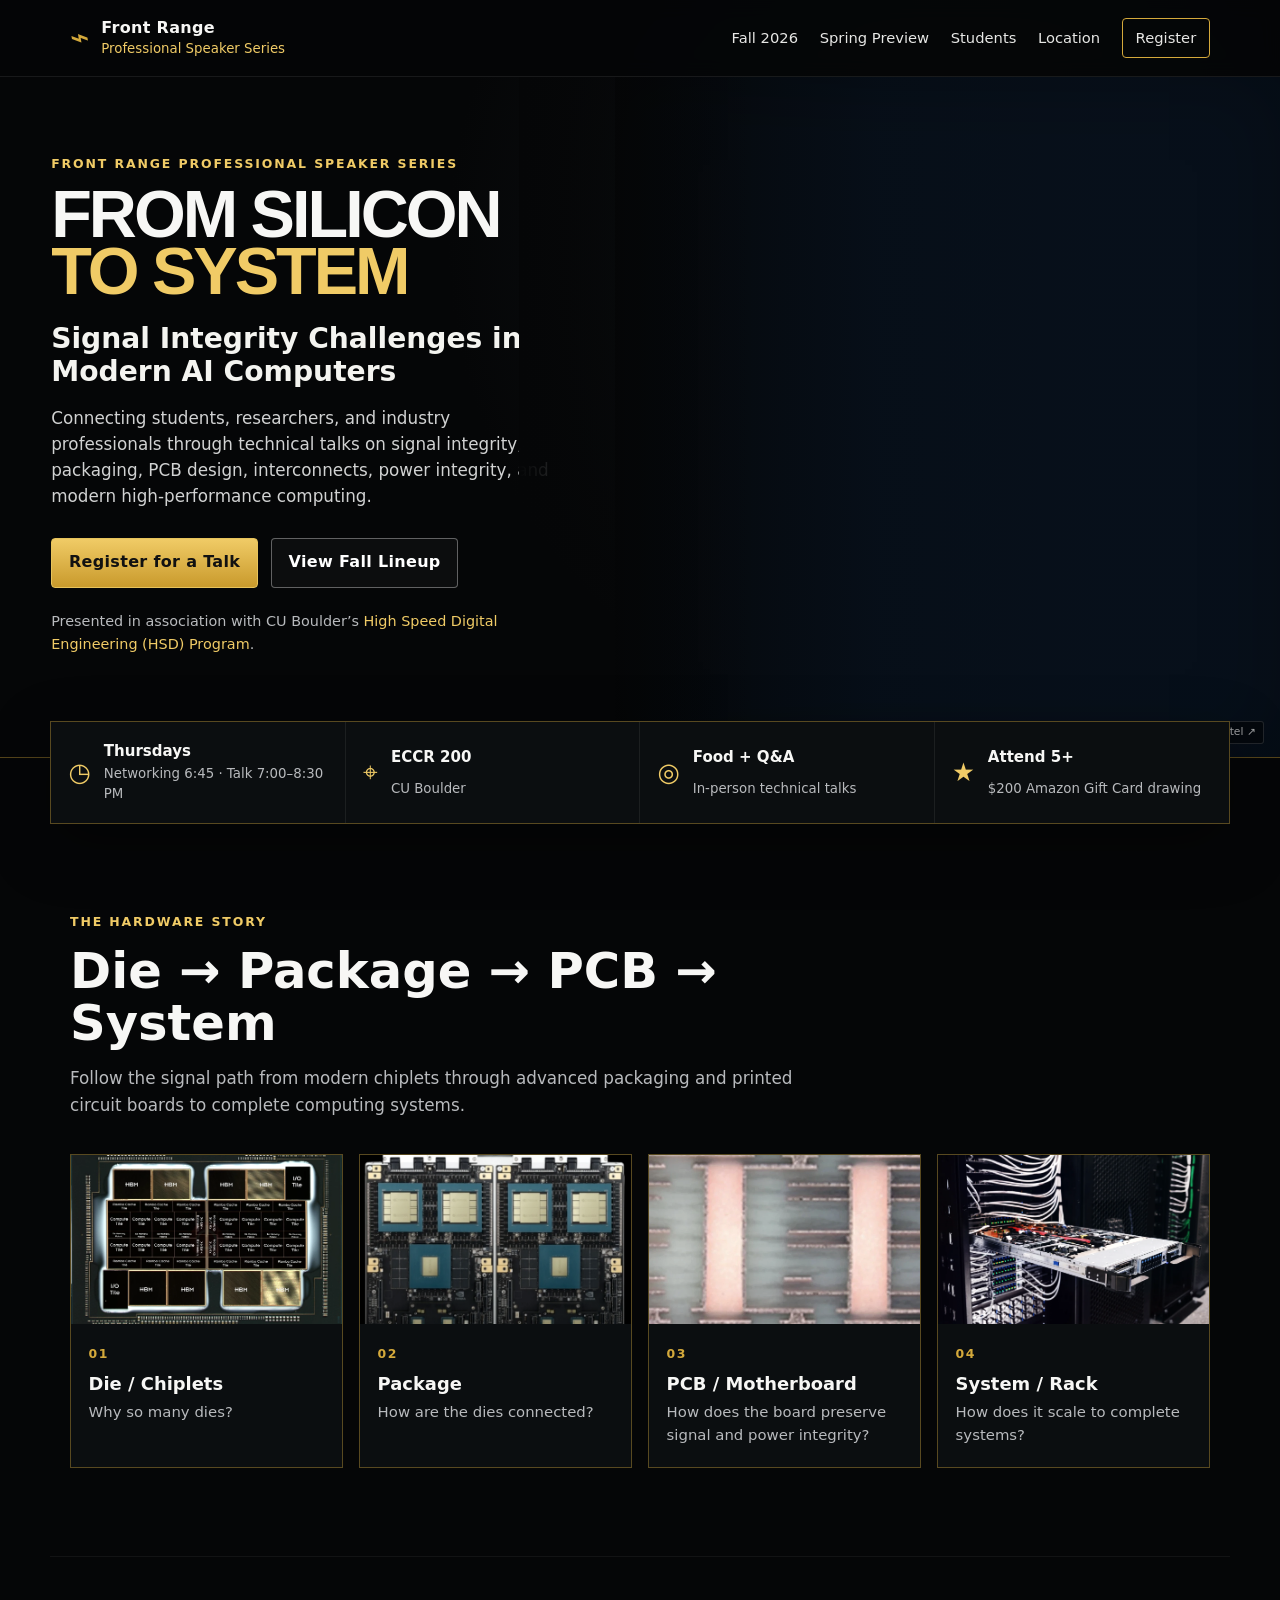
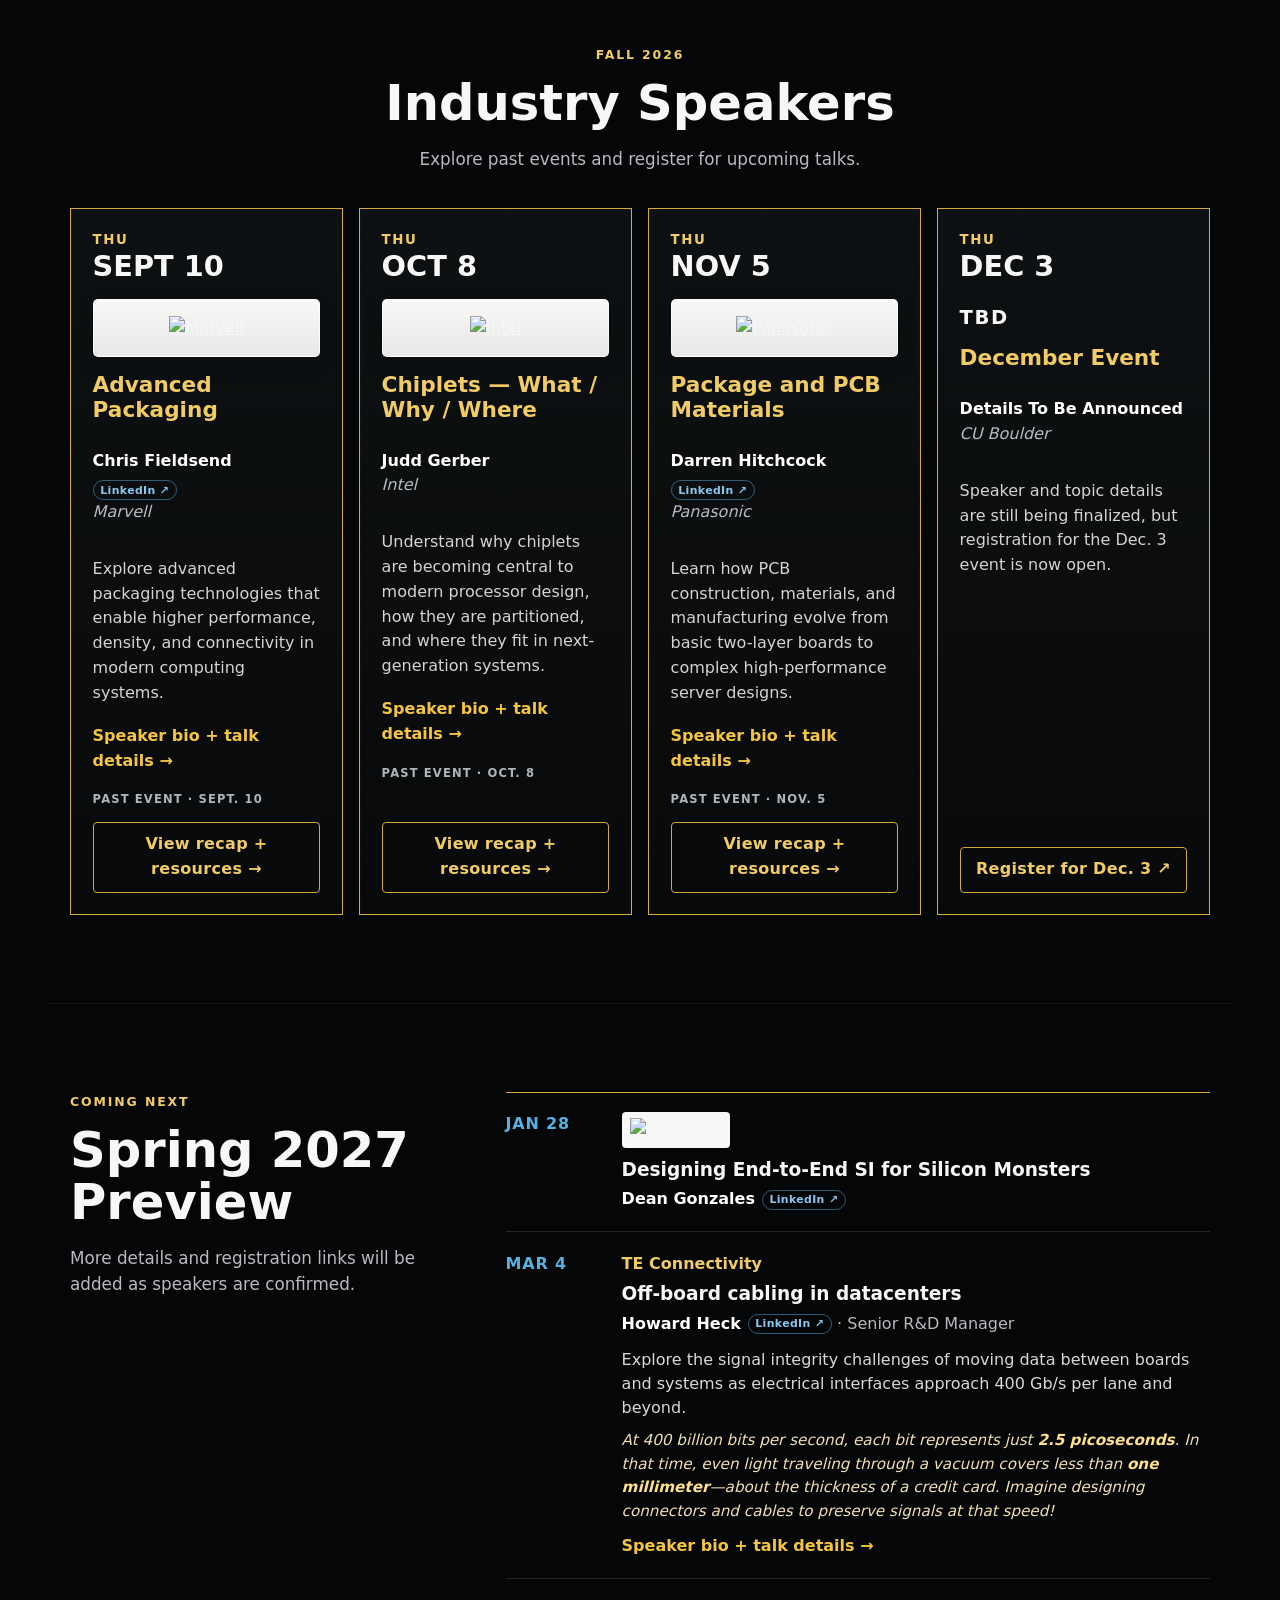
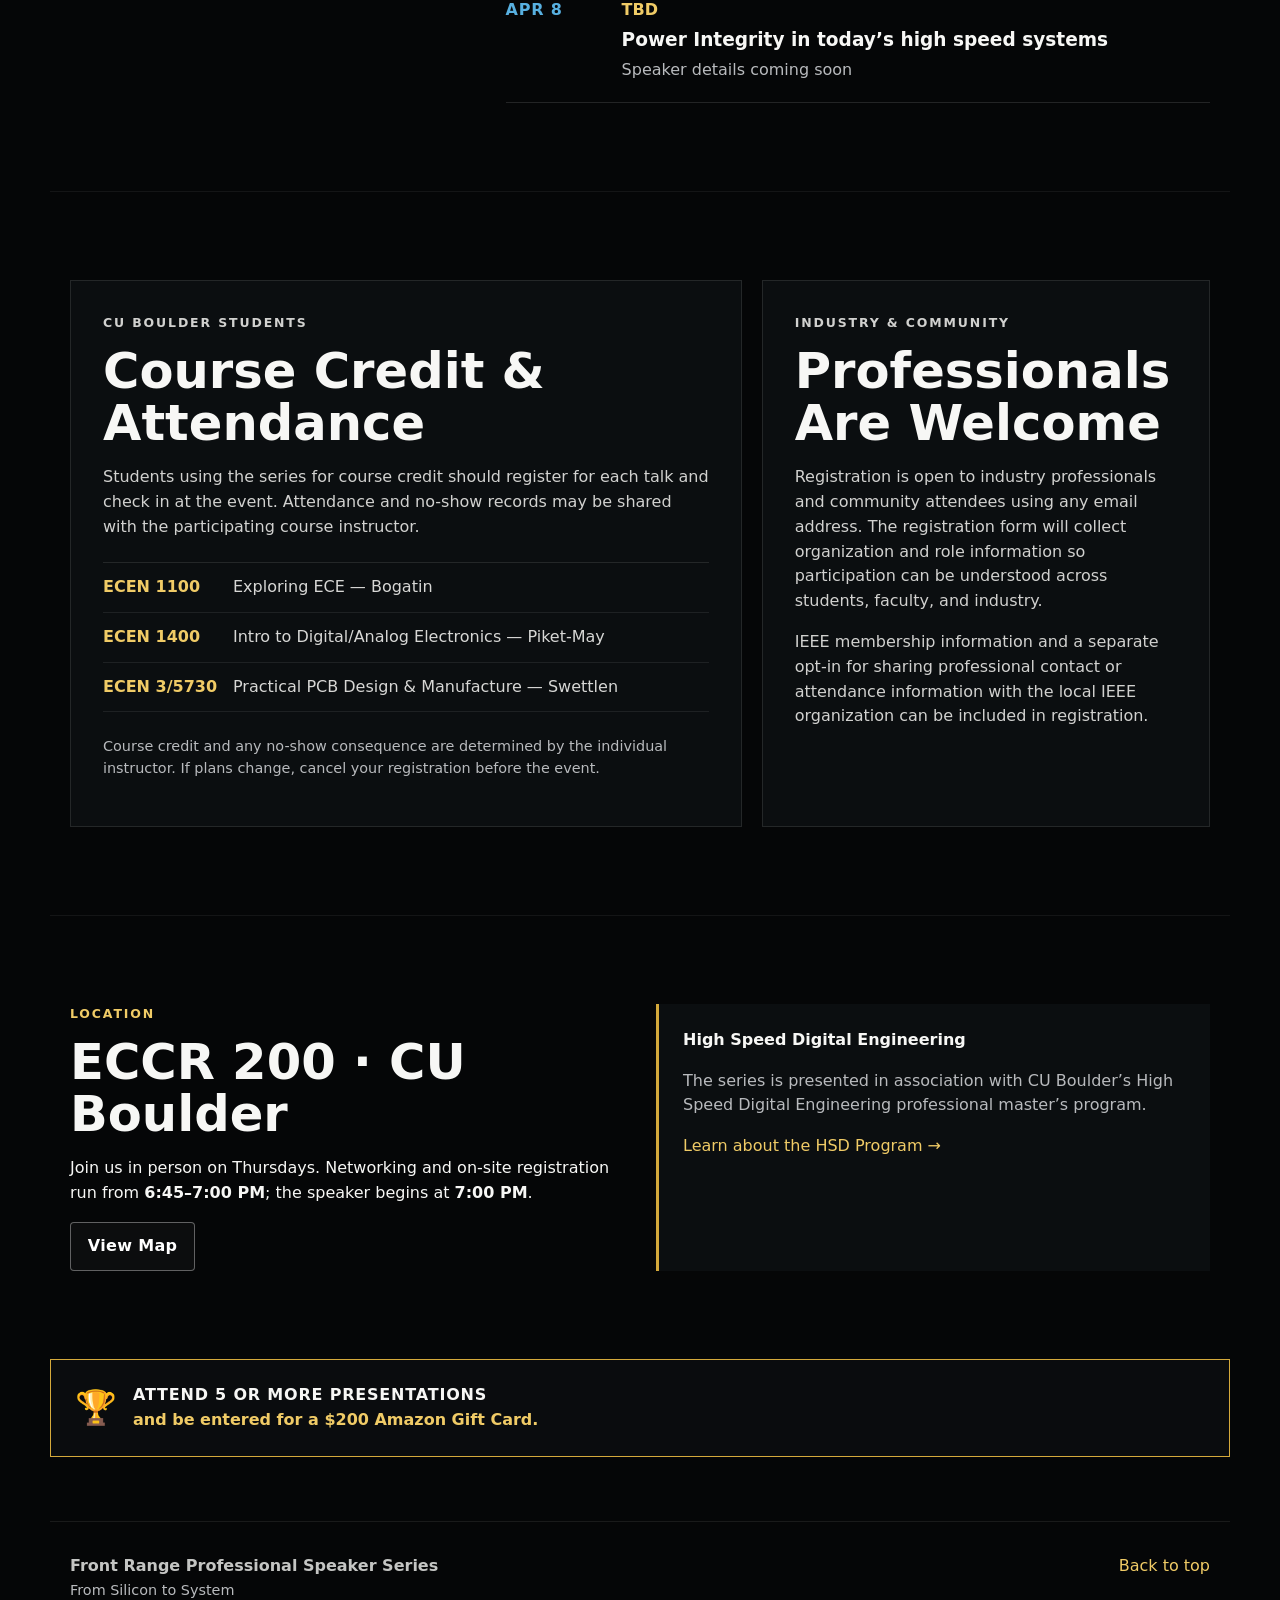
==== commit a2ceaec7: "Add files via upload" ====
--- a/index.html
+++ b/index.html
@@ -14,6 +14,15 @@
     .card-detail-link { margin:.15rem 0 .85rem; }
     .card-detail-link a { color:#f4c542; font-weight:700; text-decoration:none; }
     .card-detail-link a:hover { text-decoration:underline; }
+    /* Spring speaker feature; keep the italicized high-speed comparison legible. */
+    .spring-howard h3 a { color:inherit; text-decoration:none; }
+    .spring-howard h3 a:hover { text-decoration:underline; }
+    .spring-howard .spring-description { margin-top:.7rem; color:#d7d9d8; line-height:1.5; }
+    .spring-howard .spring-wow { margin-top:.6rem; color:#f1dfb3; font-size:.95rem; line-height:1.55; }
+    .spring-howard .spring-wow strong { color:#ffe18a; }
+    .spring-howard .spring-detail { margin-top:.65rem; }
+    .spring-howard .spring-detail a { color:#f4c542; font-weight:700; text-decoration:none; }
+    .spring-howard .spring-detail a:hover { text-decoration:underline; }
   </style>
 </head>
 <body>
@@ -152,7 +161,14 @@
           <h3>Designing End-to-End SI for Silicon Monsters</h3>
           <p><a class="speaker-profile inline-profile" href="https://www.linkedin.com/in/deangonzales/" target="_blank" rel="noopener noreferrer">Dean Gonzales <span class="profile-badge">LinkedIn ↗</span></a></p>
         </div></article>
-        <article><time datetime="2027-03-04">MAR 4</time><div><strong>TBD</strong><h3>Off-board cabling in datacenters</h3><p>Interconnect topic planned</p></div></article>
+        <article class="spring-howard"><time datetime="2027-03-04">MAR 4</time><div>
+          <strong>TE Connectivity</strong>
+          <h3><a href="howard-heck.html">Off-board cabling in datacenters</a></h3>
+          <p><a class="speaker-profile inline-profile" href="https://www.linkedin.com/in/howardheck/" target="_blank" rel="noopener noreferrer">Howard Heck <span class="profile-badge">LinkedIn ↗</span></a> · Senior R&amp;D Manager</p>
+          <p class="spring-description">Explore the signal integrity challenges of moving data between boards and systems as electrical interfaces approach 400 Gb/s per lane and beyond.</p>
+          <p class="spring-wow"><em>At 400 billion bits per second, each bit represents just <strong>2.5 picoseconds</strong>. In that time, even light traveling through a vacuum covers less than <strong>one millimeter</strong>—about the thickness of a credit card. Imagine designing connectors and cables to preserve signals at that speed!</em></p>
+          <p class="spring-detail"><a href="howard-heck.html">Speaker bio + talk details →</a></p>
+        </div></article>
         <article><time datetime="2027-04-08">APR 8</time><div><strong>TBD</strong><h3>Power Integrity in today’s high speed systems</h3><p>Speaker details coming soon</p></div></article>
       </div>
     </section>
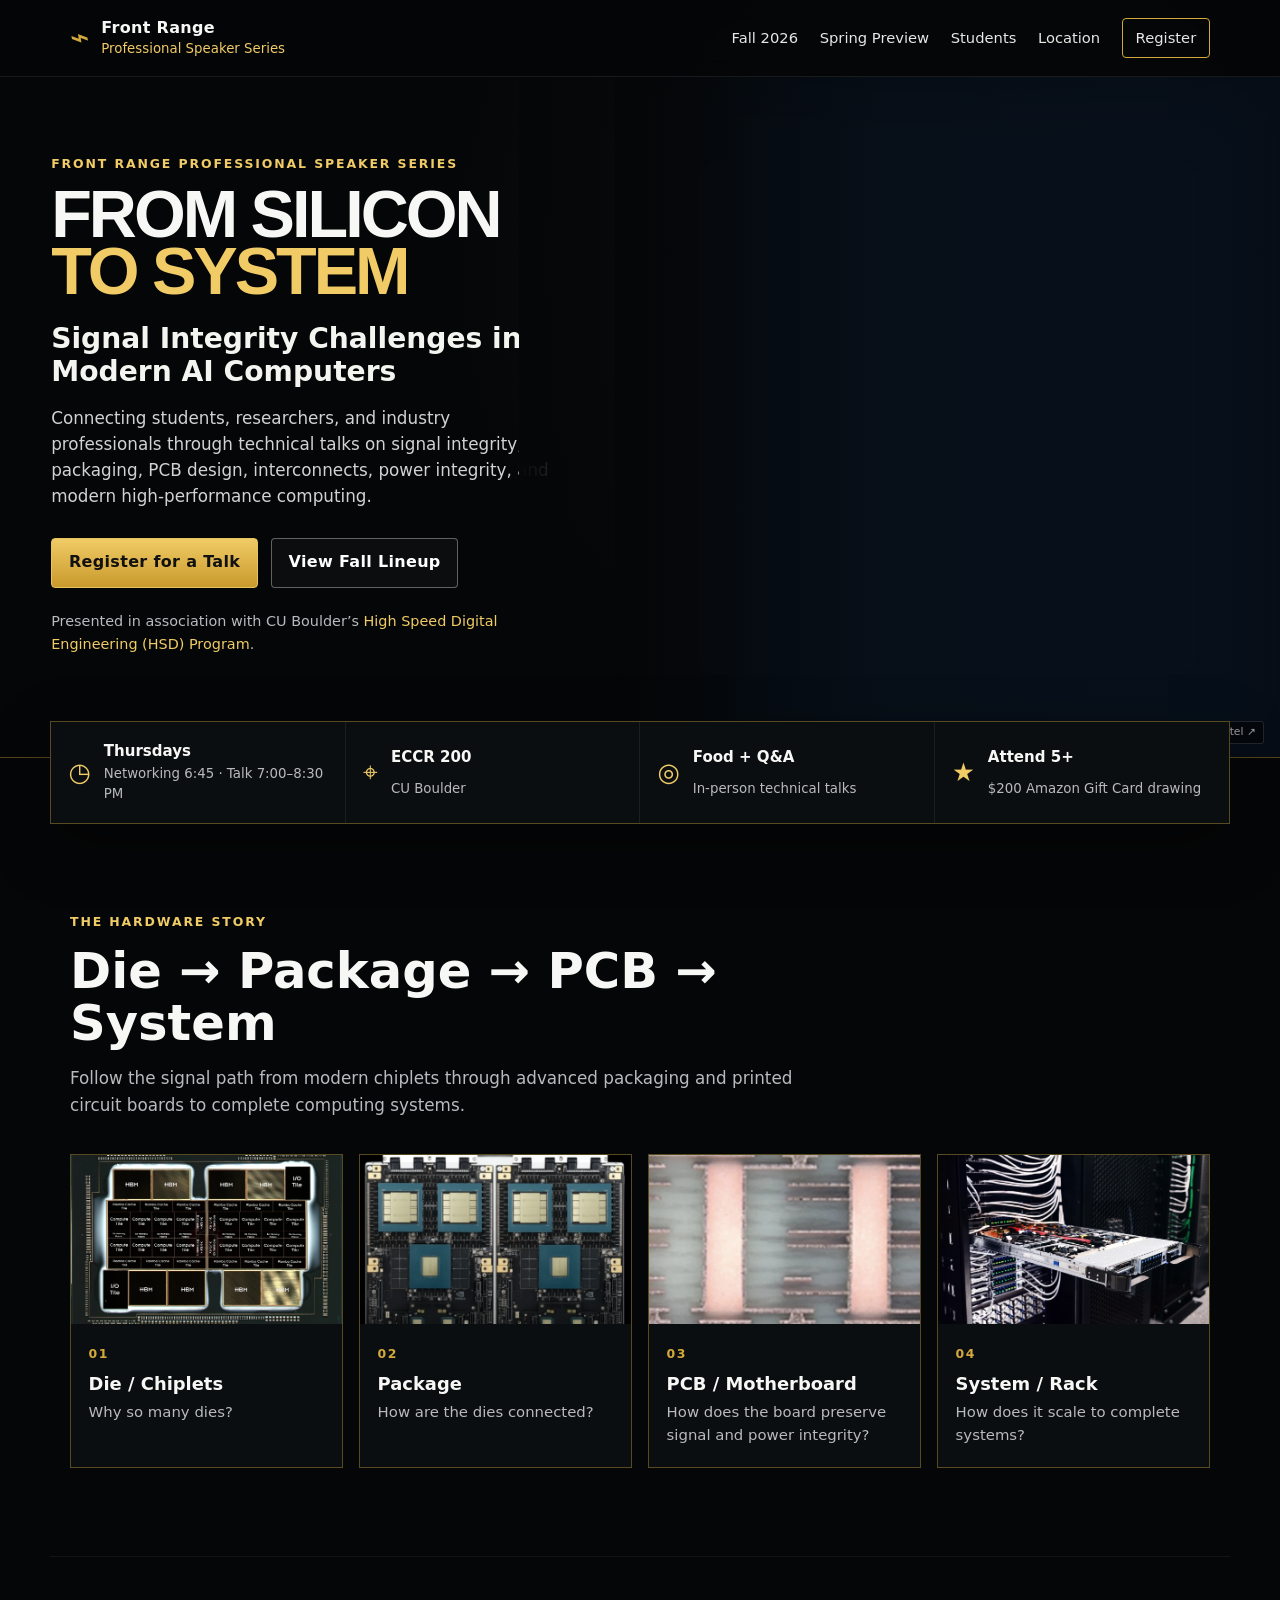
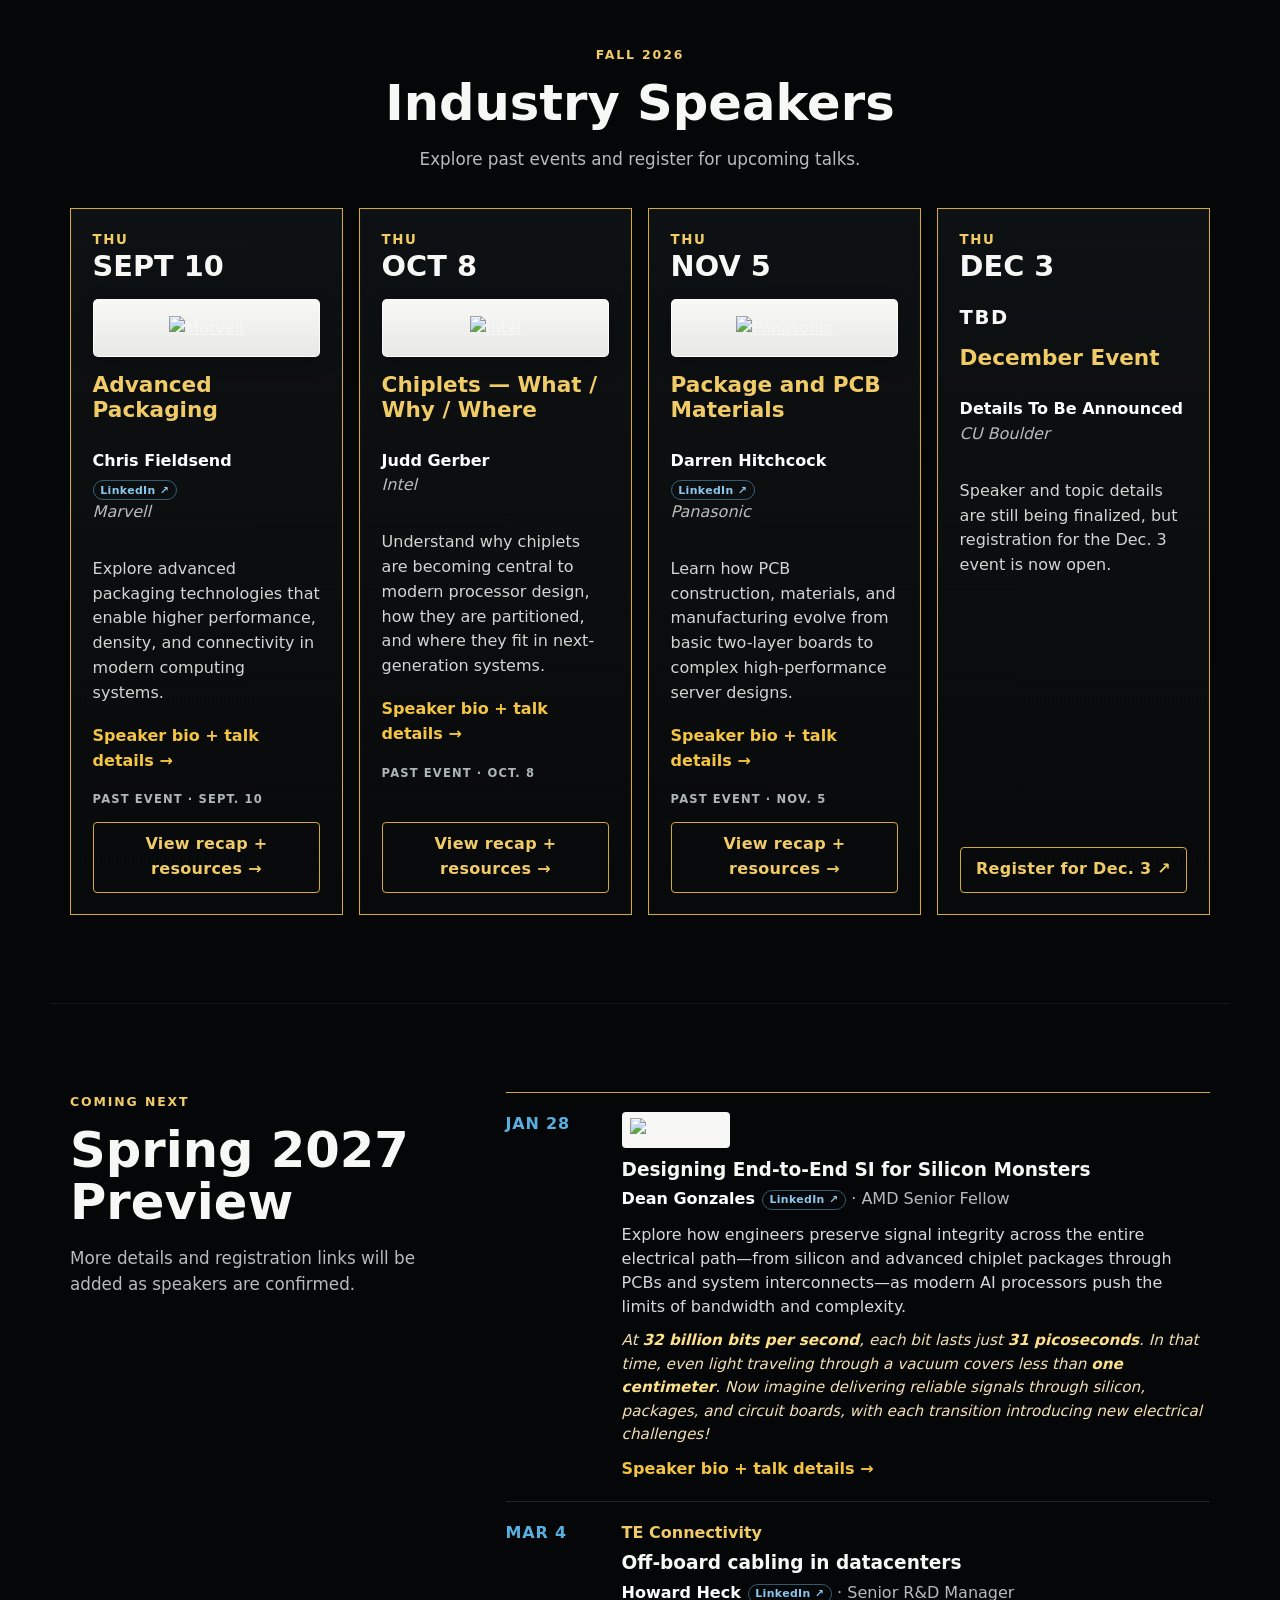
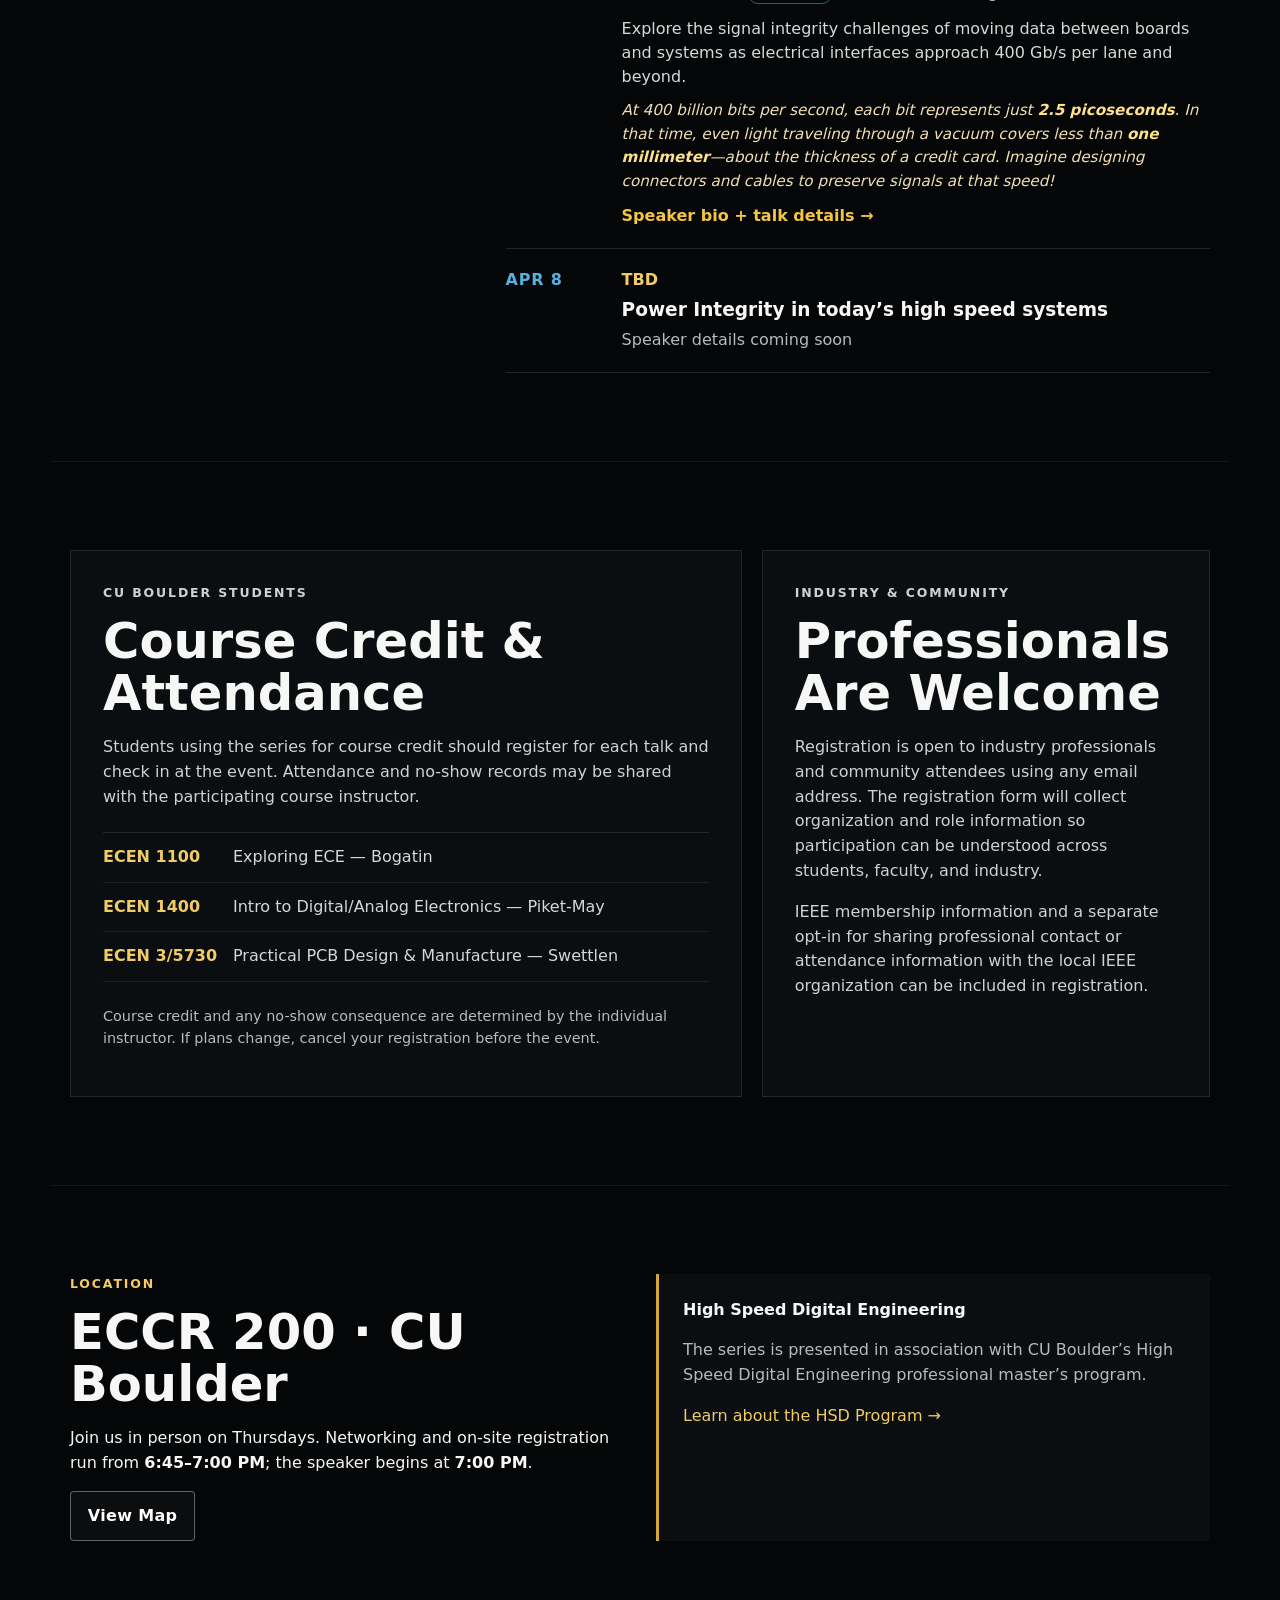
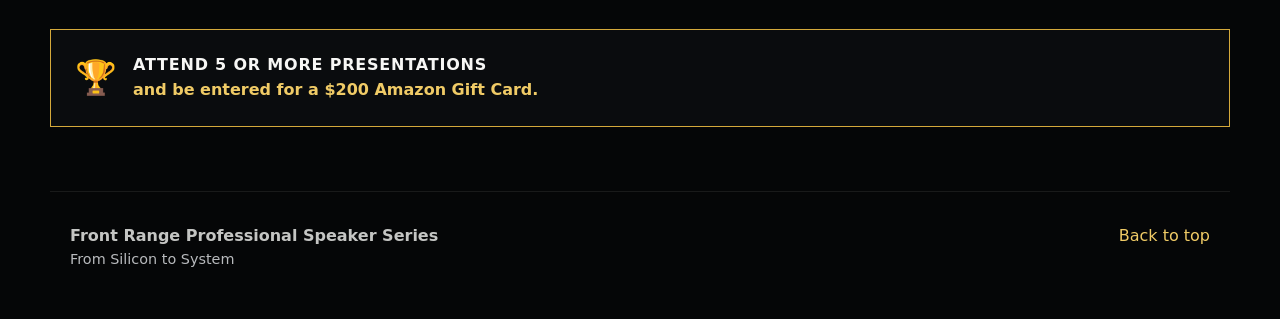
==== commit c30b8588: "Add files via upload" ====
--- a/index.html
+++ b/index.html
@@ -14,15 +14,15 @@
     .card-detail-link { margin:.15rem 0 .85rem; }
     .card-detail-link a { color:#f4c542; font-weight:700; text-decoration:none; }
     .card-detail-link a:hover { text-decoration:underline; }
-    /* Spring speaker feature; keep the italicized high-speed comparison legible. */
-    .spring-howard h3 a { color:inherit; text-decoration:none; }
-    .spring-howard h3 a:hover { text-decoration:underline; }
-    .spring-howard .spring-description { margin-top:.7rem; color:#d7d9d8; line-height:1.5; }
-    .spring-howard .spring-wow { margin-top:.6rem; color:#f1dfb3; font-size:.95rem; line-height:1.55; }
-    .spring-howard .spring-wow strong { color:#ffe18a; }
-    .spring-howard .spring-detail { margin-top:.65rem; }
-    .spring-howard .spring-detail a { color:#f4c542; font-weight:700; text-decoration:none; }
-    .spring-howard .spring-detail a:hover { text-decoration:underline; }
+    /* Spring speaker previews; matching Dean/Howard depth and readability. */
+    .spring-speaker h3 a { color:inherit; text-decoration:none; }
+    .spring-speaker h3 a:hover { text-decoration:underline; }
+    .spring-speaker .spring-description { margin-top:.7rem; color:#d7d9d8; line-height:1.5; }
+    .spring-speaker .spring-wow { margin-top:.6rem; color:#f1dfb3; font-size:.95rem; line-height:1.55; }
+    .spring-speaker .spring-wow strong { color:#ffe18a; }
+    .spring-speaker .spring-detail { margin-top:.65rem; }
+    .spring-speaker .spring-detail a { color:#f4c542; font-weight:700; text-decoration:none; }
+    .spring-speaker .spring-detail a:hover { text-decoration:underline; }
   </style>
 </head>
 <body>
@@ -156,12 +156,15 @@
         <p>More details and registration links will be added as speakers are confirmed.</p>
       </div>
       <div class="spring-list">
-        <article class="spring-feature"><time datetime="2027-01-28">JAN 28</time><div>
+        <article class="spring-feature spring-speaker"><time datetime="2027-01-28">JAN 28</time><div>
           <a class="spring-company-logo" href="https://www.amd.com/" target="_blank" rel="noopener noreferrer" aria-label="AMD website"><img src="https://upload.wikimedia.org/wikipedia/commons/7/7c/AMD_Logo.svg" alt="AMD" /></a>
-          <h3>Designing End-to-End SI for Silicon Monsters</h3>
-          <p><a class="speaker-profile inline-profile" href="https://www.linkedin.com/in/deangonzales/" target="_blank" rel="noopener noreferrer">Dean Gonzales <span class="profile-badge">LinkedIn ↗</span></a></p>
+          <h3><a href="dean-gonzales.html">Designing End-to-End SI for Silicon Monsters</a></h3>
+          <p><a class="speaker-profile inline-profile" href="https://www.linkedin.com/in/deangonzales/" target="_blank" rel="noopener noreferrer">Dean Gonzales <span class="profile-badge">LinkedIn ↗</span></a> · AMD Senior Fellow</p>
+          <p class="spring-description">Explore how engineers preserve signal integrity across the entire electrical path—from silicon and advanced chiplet packages through PCBs and system interconnects—as modern AI processors push the limits of bandwidth and complexity.</p>
+          <p class="spring-wow"><em>At <strong>32 billion bits per second</strong>, each bit lasts just <strong>31 picoseconds</strong>. In that time, even light traveling through a vacuum covers less than <strong>one centimeter</strong>. Now imagine delivering reliable signals through silicon, packages, and circuit boards, with each transition introducing new electrical challenges!</em></p>
+          <p class="spring-detail"><a href="dean-gonzales.html">Speaker bio + talk details →</a></p>
         </div></article>
-        <article class="spring-howard"><time datetime="2027-03-04">MAR 4</time><div>
+        <article class="spring-speaker"><time datetime="2027-03-04">MAR 4</time><div>
           <strong>TE Connectivity</strong>
           <h3><a href="howard-heck.html">Off-board cabling in datacenters</a></h3>
           <p><a class="speaker-profile inline-profile" href="https://www.linkedin.com/in/howardheck/" target="_blank" rel="noopener noreferrer">Howard Heck <span class="profile-badge">LinkedIn ↗</span></a> · Senior R&amp;D Manager</p>
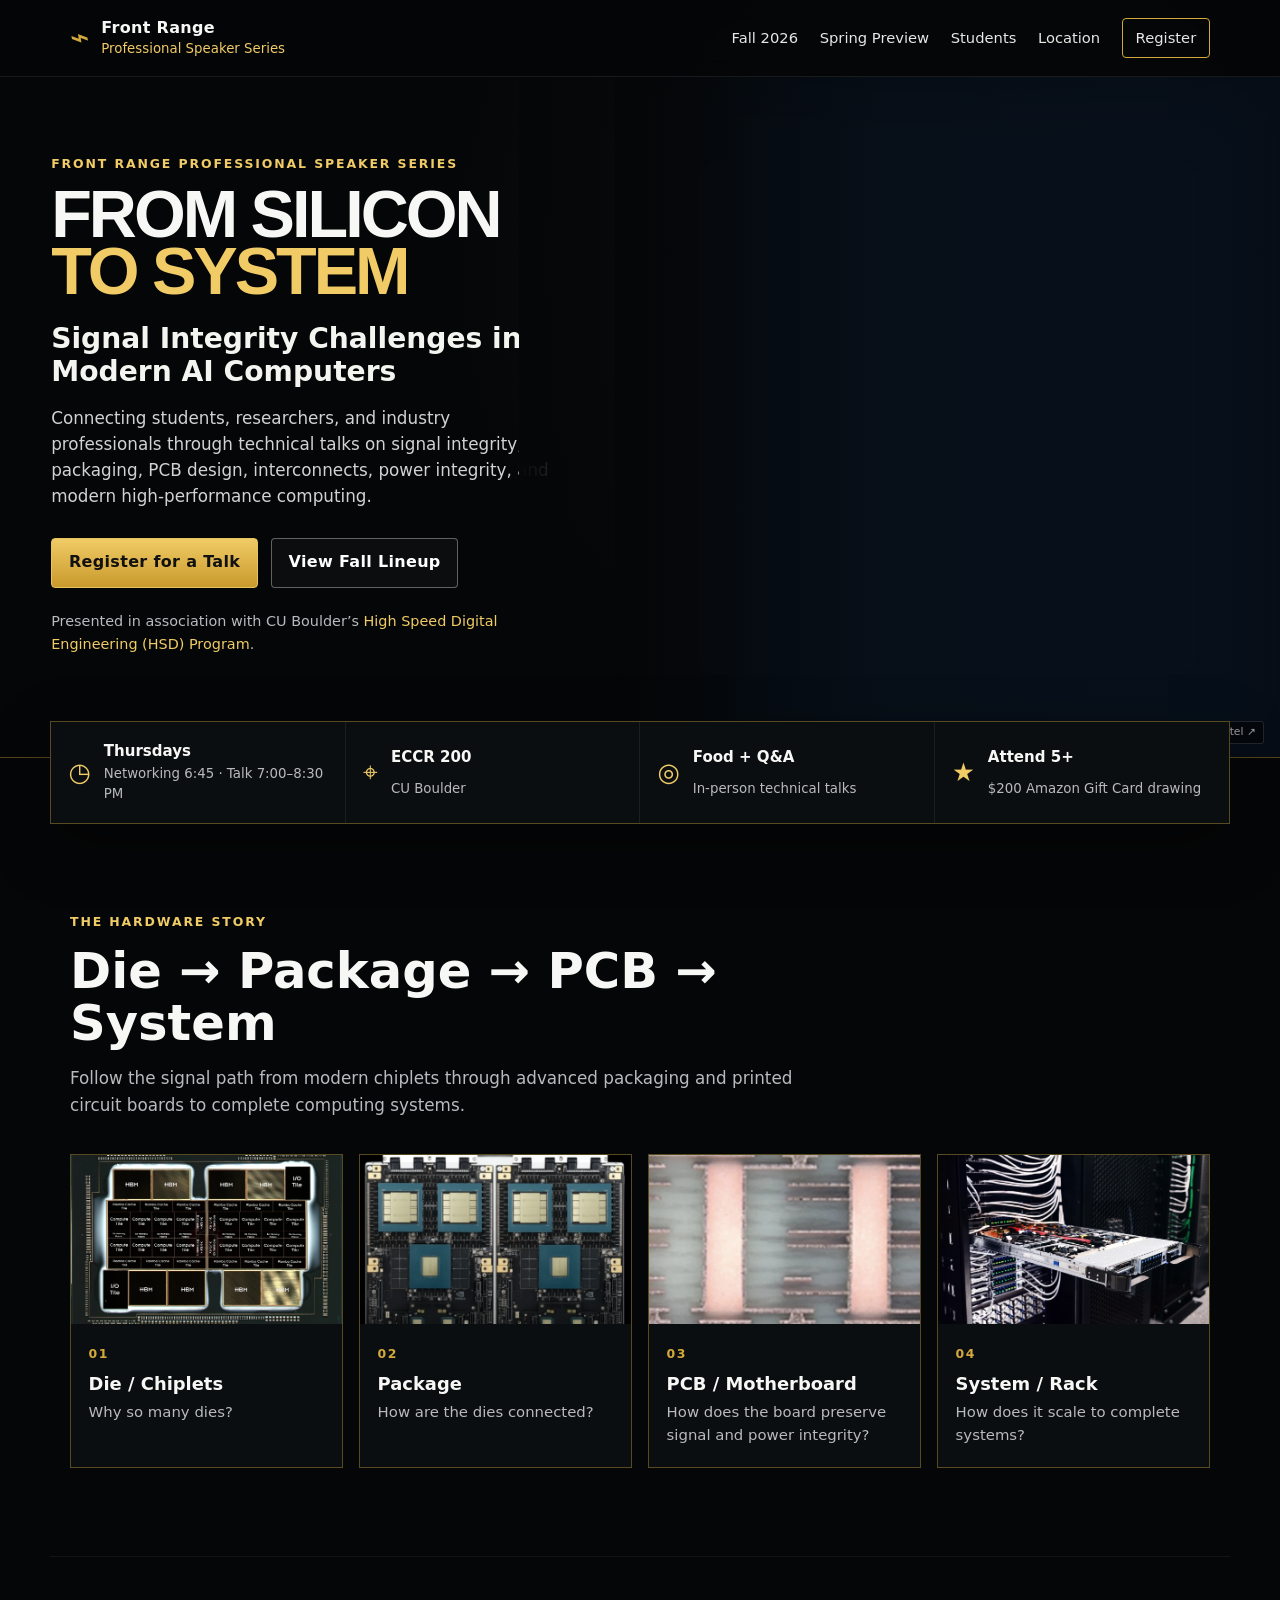
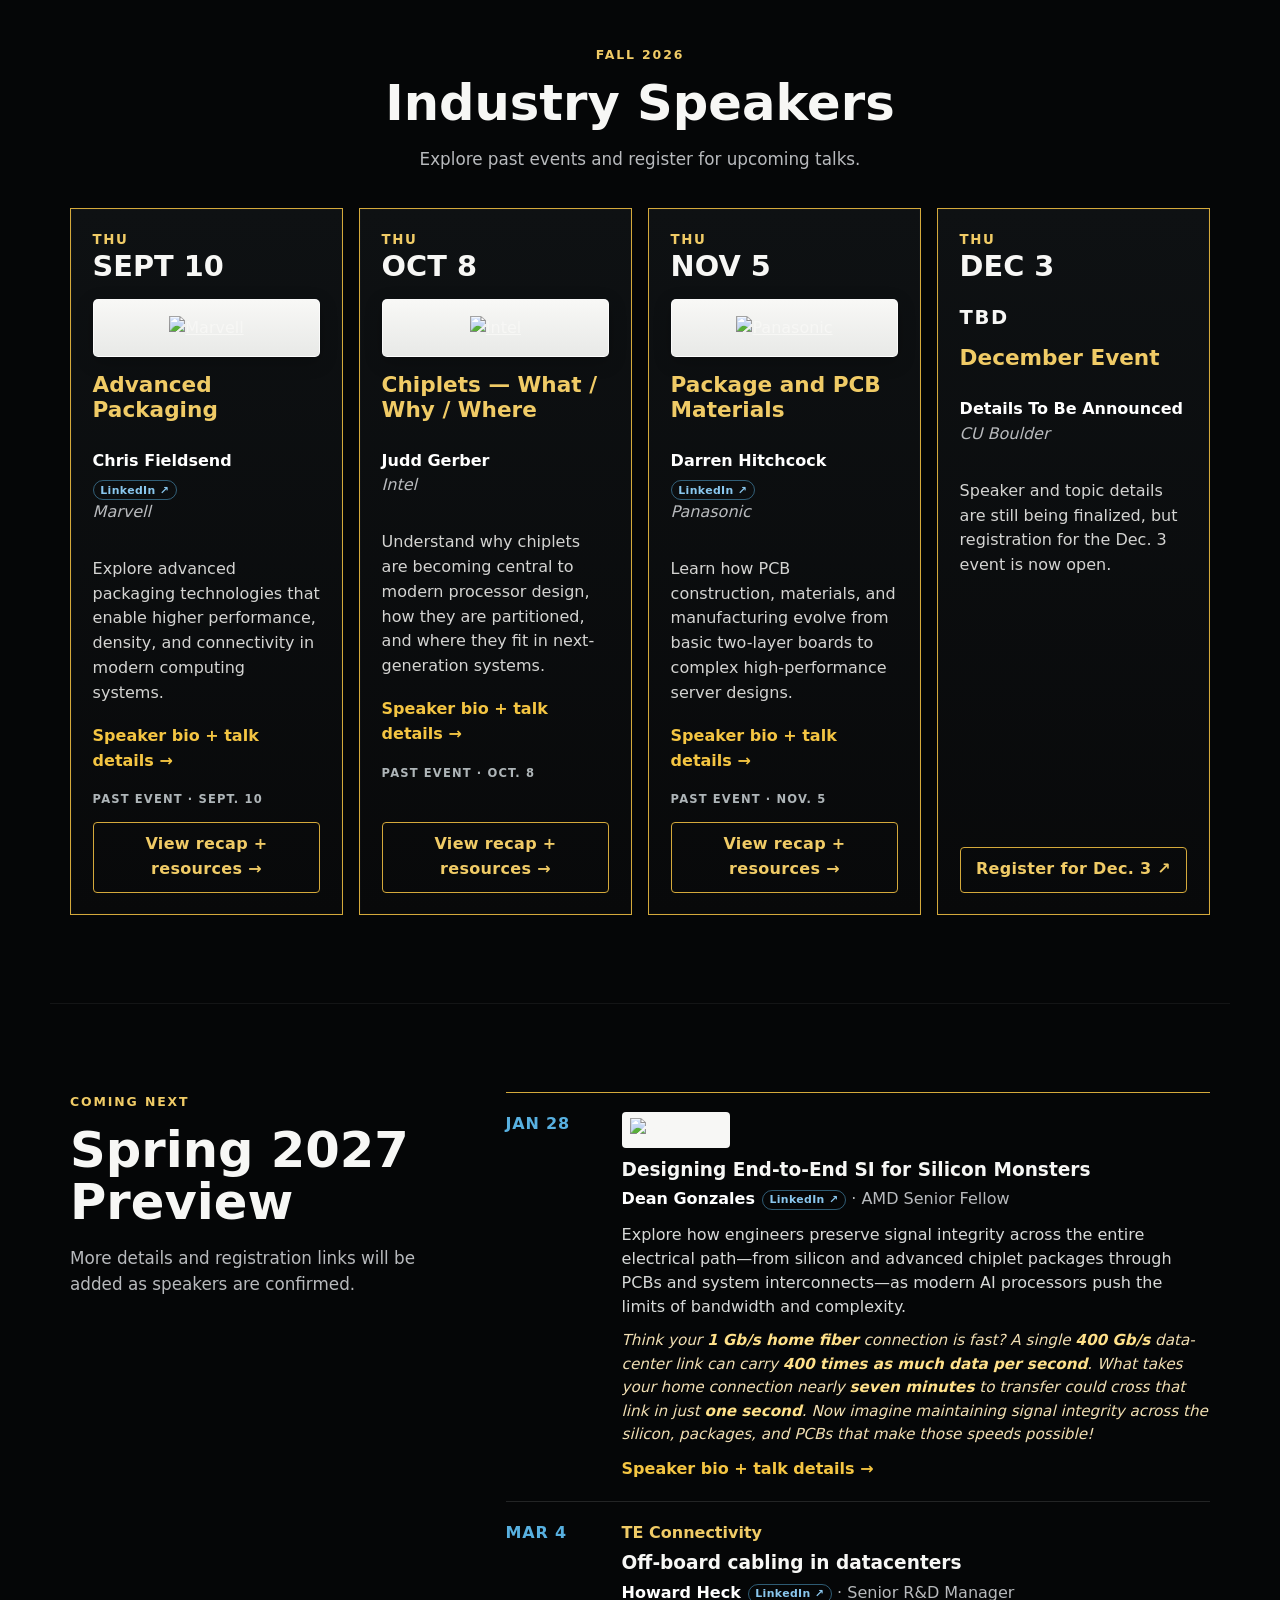
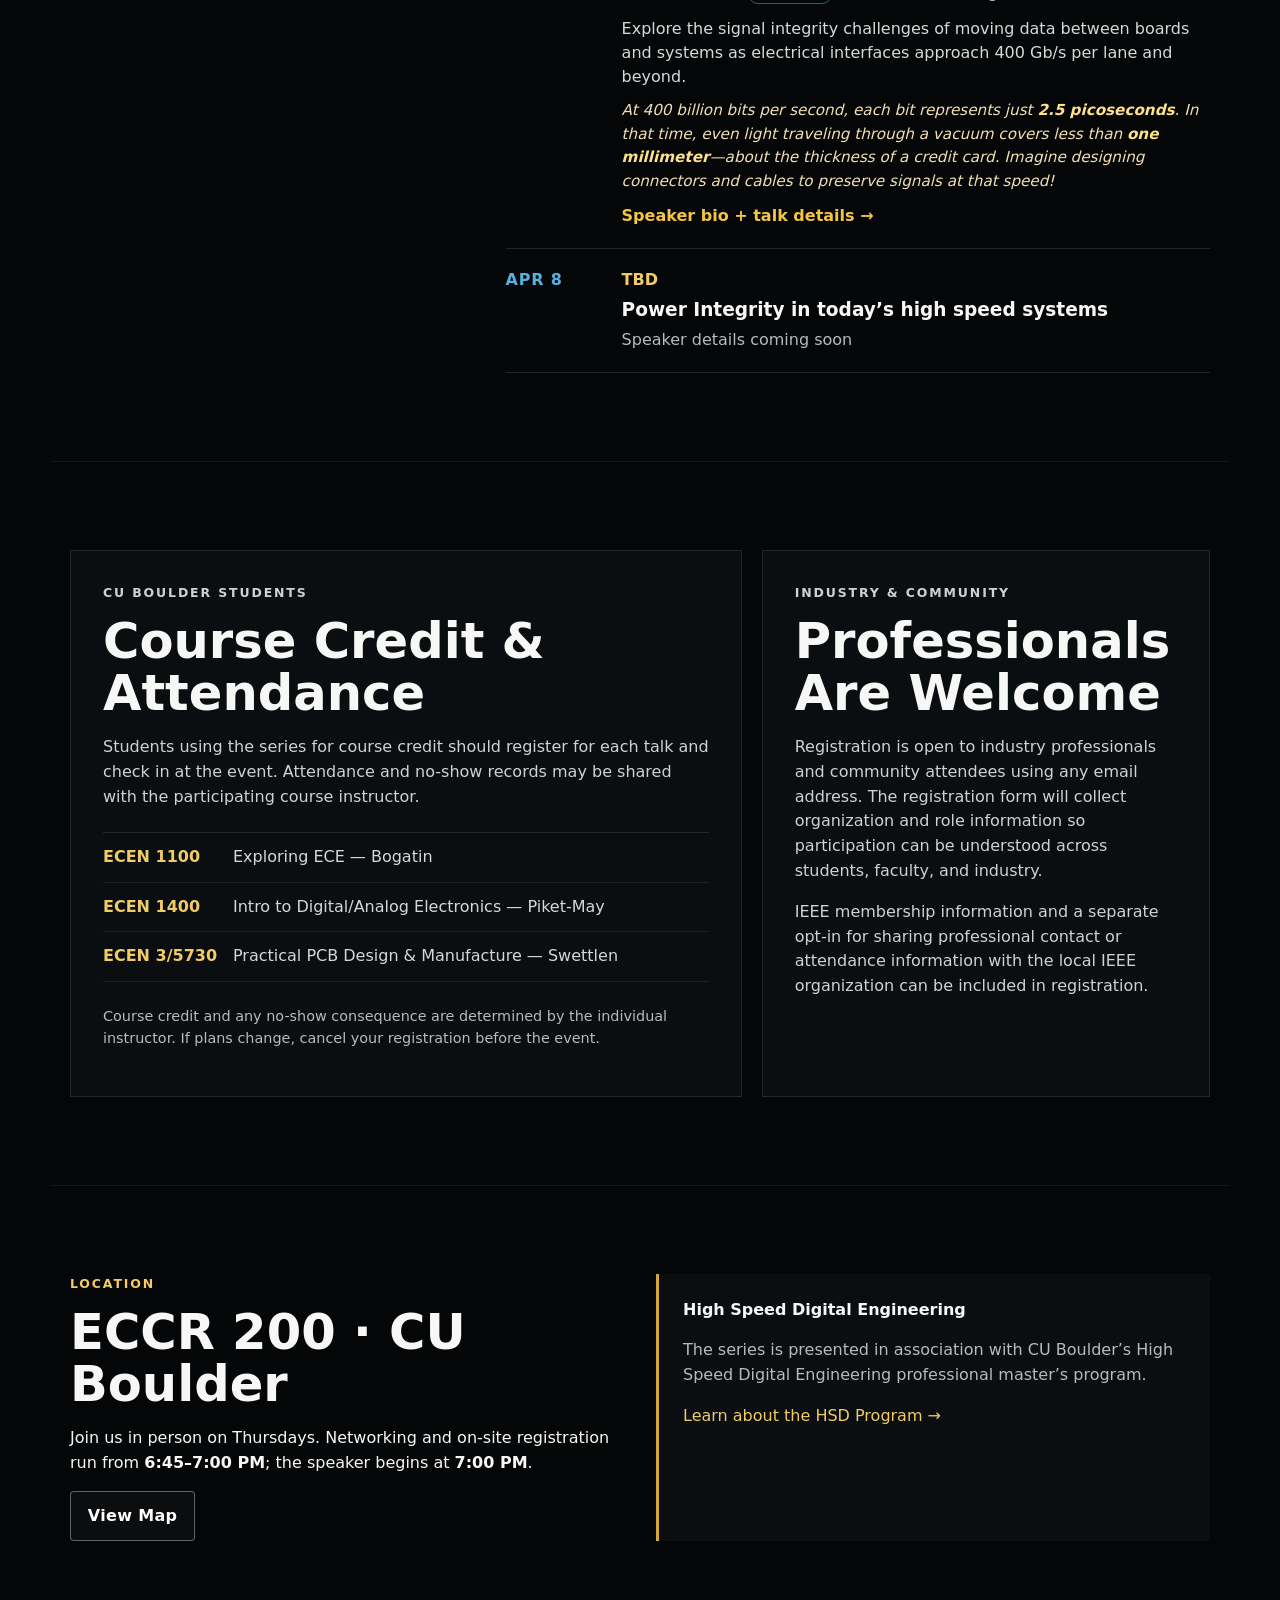
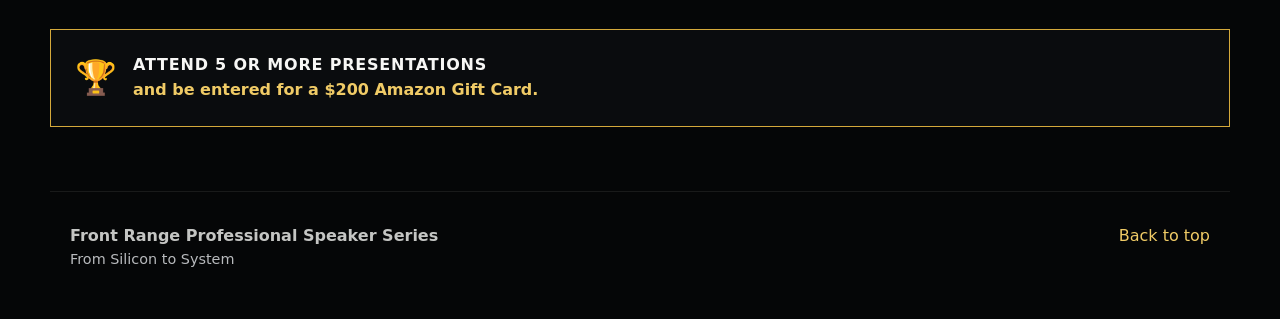
==== commit 5d4dcf93: "Add files via upload" ====
--- a/index.html
+++ b/index.html
@@ -161,7 +161,7 @@
           <h3><a href="dean-gonzales.html">Designing End-to-End SI for Silicon Monsters</a></h3>
           <p><a class="speaker-profile inline-profile" href="https://www.linkedin.com/in/deangonzales/" target="_blank" rel="noopener noreferrer">Dean Gonzales <span class="profile-badge">LinkedIn ↗</span></a> · AMD Senior Fellow</p>
           <p class="spring-description">Explore how engineers preserve signal integrity across the entire electrical path—from silicon and advanced chiplet packages through PCBs and system interconnects—as modern AI processors push the limits of bandwidth and complexity.</p>
-          <p class="spring-wow"><em>At <strong>32 billion bits per second</strong>, each bit lasts just <strong>31 picoseconds</strong>. In that time, even light traveling through a vacuum covers less than <strong>one centimeter</strong>. Now imagine delivering reliable signals through silicon, packages, and circuit boards, with each transition introducing new electrical challenges!</em></p>
+          <p class="spring-wow"><em>Think your <strong>1 Gb/s home fiber</strong> connection is fast? A single <strong>400 Gb/s</strong> data-center link can carry <strong>400 times as much data per second</strong>. What takes your home connection nearly <strong>seven minutes</strong> to transfer could cross that link in just <strong>one second</strong>. Now imagine maintaining signal integrity across the silicon, packages, and PCBs that make those speeds possible!</em></p>
           <p class="spring-detail"><a href="dean-gonzales.html">Speaker bio + talk details →</a></p>
         </div></article>
         <article class="spring-speaker"><time datetime="2027-03-04">MAR 4</time><div>
